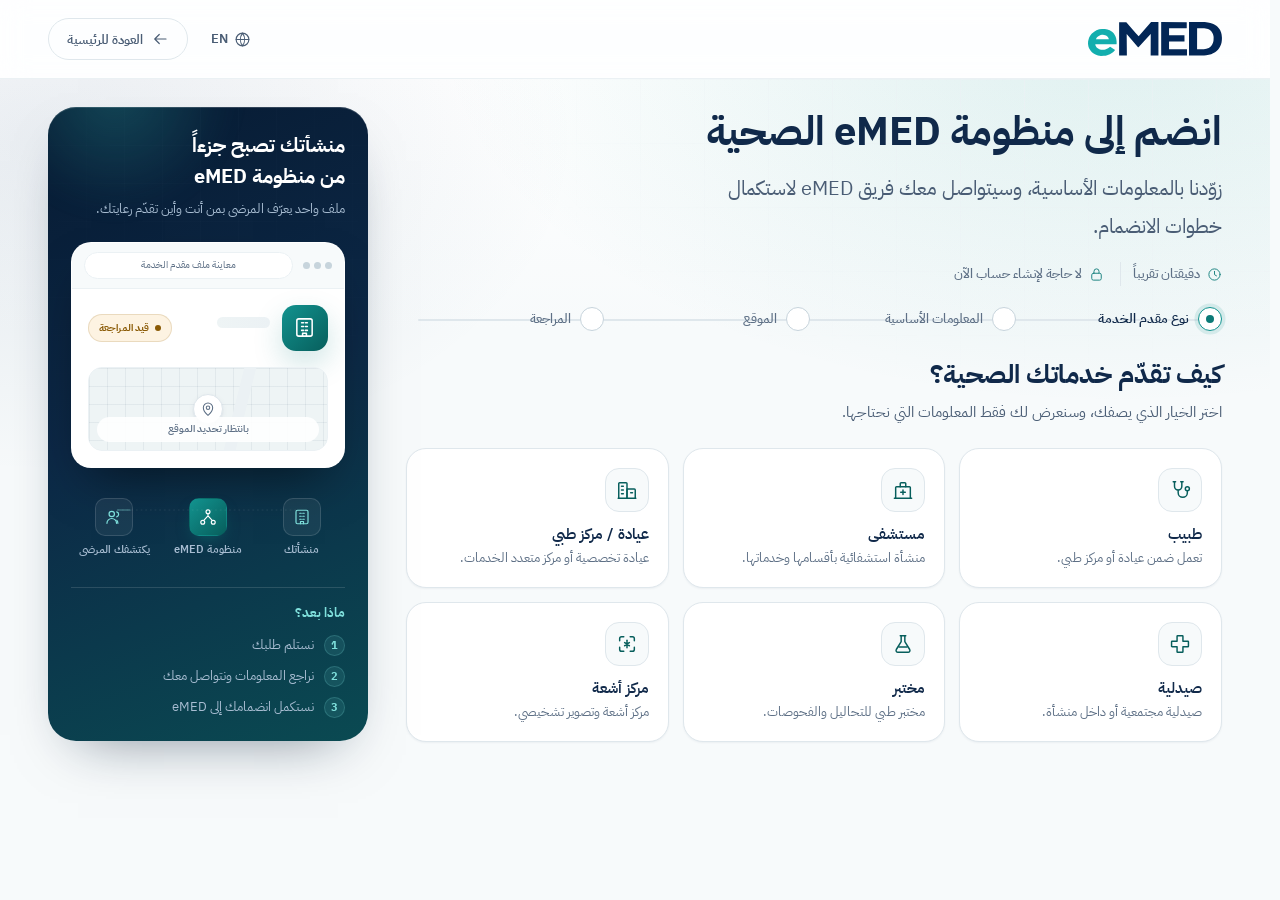
==== join.html @ 2bd7dea3 "Add the provider join page and drop the "branches" concept Introduces join.html, a multi-step applic" ====
<!DOCTYPE html>
<html lang="ar" dir="rtl" data-title-key="j.meta.title" data-desc-key="j.meta.desc">
<head>
<meta charset="utf-8">
<meta name="viewport" content="width=device-width, initial-scale=1, viewport-fit=cover">
<meta name="theme-color" content="#071B33">

<title>انضم إلى منظومة eMED الصحية — طلب انضمام مقدمي الرعاية</title>
<meta name="description" content="زوّدنا بالمعلومات الأساسية عن منشأتك وموقعها ووسيلة التواصل معك، وسيتولى فريق eMED مراجعة الطلب واستكمال خطوات الانضمام.">
<meta name="robots" content="index, follow">

<link rel="canonical" href="https://sadeil.github.io/emedintro/join.html">
<meta property="og:url" content="https://sadeil.github.io/emedintro/join.html">
<link rel="alternate" hreflang="ar" href="./join.html">
<link rel="alternate" hreflang="en" href="./join.html?lang=en">
<link rel="alternate" hreflang="x-default" href="./join.html">

<meta property="og:type" content="website">
<meta property="og:site_name" content="eMED">
<meta property="og:locale" content="ar_AR">
<meta property="og:locale:alternate" content="en_US">
<meta property="og:title" content="انضم إلى منظومة eMED الصحية">
<meta property="og:description" content="طلب انضمام موجز لمقدمي الرعاية الصحية: الأطباء والمستشفيات والعيادات والصيدليات والمختبرات ومراكز الأشعة.">
<meta property="og:image" content="https://sadeil.github.io/emedintro/assets/img/og-image.svg">
<meta name="twitter:card" content="summary_large_image">

<link rel="icon" href="assets/img/favicon.svg" type="image/svg+xml">
<link rel="icon" href="assets/img/icon-192.png" sizes="192x192" type="image/png">
<link rel="apple-touch-icon" href="assets/img/apple-touch-icon.png">
<link rel="manifest" href="site.webmanifest">

<link rel="preconnect" href="https://fonts.googleapis.com">
<link rel="preconnect" href="https://fonts.gstatic.com" crossorigin>
<!-- the map fetches raster tiles from here; warm the connection early -->
<link rel="preconnect" href="https://tile.openstreetmap.org" crossorigin>
<link rel="preload" as="style" href="https://fonts.googleapis.com/css2?family=IBM+Plex+Sans+Arabic:wght@400;500;600;700&family=IBM+Plex+Sans:wght@400;500;600;700&display=swap">
<link rel="stylesheet" href="https://fonts.googleapis.com/css2?family=IBM+Plex+Sans+Arabic:wght@400;500;600;700&family=IBM+Plex+Sans:wght@400;500;600;700&display=swap" media="print" onload="this.media='all'">
<noscript><link rel="stylesheet" href="https://fonts.googleapis.com/css2?family=IBM+Plex+Sans+Arabic:wght@400;500;600;700&family=IBM+Plex+Sans:wght@400;500;600;700&display=swap"></noscript>

<link rel="stylesheet" href="assets/css/styles.css">
<link rel="stylesheet" href="assets/css/join.css">
</head>
<body class="join-body">

<a class="skip-link" href="#main" data-i18n="nav.skip">تخطَّ إلى المحتوى الرئيسي</a>

<!-- ===================================================================== -->
<!-- Icon sprite — the subset this page uses, same drawing rules as index.  -->
<!-- 24px grid, 1.6 stroke, round caps. No emoji.                           -->
<!-- ===================================================================== -->
<svg width="0" height="0" style="position:absolute" aria-hidden="true" focusable="false"><defs>
  <symbol id="i-stethoscope" viewBox="0 0 24 24"><path d="M6 3v5a4 4 0 0 0 8 0V3"/><path d="M4.6 3h2.6M12.8 3h2.6"/><path d="M10 12.4V15a5 5 0 0 0 10 0v-1.6"/><circle cx="20" cy="10.6" r="2.2"/></symbol>
  <symbol id="i-hospital" viewBox="0 0 24 24"><path d="M4 21V9.4a1 1 0 0 1 1-1h14a1 1 0 0 1 1 1V21"/><path d="M9 8.4V5a1 1 0 0 1 1-1h4a1 1 0 0 1 1 1v3.4"/><path d="M12 12v5M9.5 14.5h5"/><path d="M2.6 21h18.8"/></symbol>
  <symbol id="i-clinic" viewBox="0 0 24 24"><path d="M3 21V5a1 1 0 0 1 1-1h7a1 1 0 0 1 1 1v16"/><path d="M12 21V11h8a1 1 0 0 1 1 1v9"/><path d="M2.4 21h19.2"/><path d="M6 8h2M6 12h2M6 16h2M16 15h2"/></symbol>
  <symbol id="i-pharmacy" viewBox="0 0 24 24"><path d="M9.4 3h5.2a.6.6 0 0 1 .6.6V9h5.4a.6.6 0 0 1 .6.6v4.8a.6.6 0 0 1-.6.6H15.2v5.4a.6.6 0 0 1-.6.6H9.4a.6.6 0 0 1-.6-.6V15H3.4a.6.6 0 0 1-.6-.6V9.6A.6.6 0 0 1 3.4 9h5.4V3.6a.6.6 0 0 1 .6-.6Z"/></symbol>
  <symbol id="i-lab" viewBox="0 0 24 24"><path d="M9 3h6"/><path d="M10 3v6.3L4.7 18a2 2 0 0 0 1.7 3h11.2a2 2 0 0 0 1.7-3L14 9.3V3"/><path d="M7.6 15.2h8.8"/></symbol>
  <symbol id="i-imaging" viewBox="0 0 24 24"><path d="M4 8.5V6a2 2 0 0 1 2-2h2.5M15.5 4H18a2 2 0 0 1 2 2v2.5M20 15.5V18a2 2 0 0 1-2 2h-2.5M8.5 20H6a2 2 0 0 1-2-2v-2.5"/><path d="M12 8v8"/><path d="M9.4 10.4c1.6 1 3.6 1 5.2 0M9.4 13.9c1.6-1 3.6-1 5.2 0"/></symbol>
  <symbol id="i-pin" viewBox="0 0 24 24"><path d="M12 21.5s7-5.9 7-11.4a7 7 0 1 0-14 0c0 5.5 7 11.4 7 11.4Z"/><circle cx="12" cy="10" r="2.6"/></symbol>
  <symbol id="i-crosshair" viewBox="0 0 24 24"><circle cx="12" cy="12" r="7"/><circle cx="12" cy="12" r="1.6" fill="currentColor" stroke="none"/><path d="M12 2v3M12 19v3M2 12h3M19 12h3"/></symbol>
  <symbol id="i-search" viewBox="0 0 24 24"><circle cx="11" cy="11" r="7"/><path d="M16.5 16.5 21 21"/></symbol>
  <symbol id="i-arrow" viewBox="0 0 24 24"><path d="M4 12h15M13 6l6 6-6 6"/></symbol>
  <symbol id="i-check" viewBox="0 0 24 24"><path d="m5 12.6 4.6 4.6L19 7.8"/></symbol>
  <symbol id="i-globe" viewBox="0 0 24 24"><circle cx="12" cy="12" r="9"/><path d="M3 12h18"/><path d="M12 3a15.4 15.4 0 0 1 0 18 15.4 15.4 0 0 1 0-18Z"/></symbol>
  <symbol id="i-chevron-down" viewBox="0 0 24 24"><path d="m6 9.5 6 6 6-6"/></symbol>
  <symbol id="i-info" viewBox="0 0 24 24"><circle cx="12" cy="12" r="9"/><path d="M12 11v5.4"/><circle cx="12" cy="7.8" r=".9" fill="currentColor" stroke="none"/></symbol>
  <symbol id="i-alert" viewBox="0 0 24 24"><path d="M12 3.6 21.2 20H2.8Z"/><path d="M12 9.6v4.6"/><circle cx="12" cy="17.2" r=".95" fill="currentColor" stroke="none"/></symbol>
  <symbol id="i-close" viewBox="0 0 24 24"><path d="m6 6 12 12M18 6 6 18"/></symbol>
  <symbol id="i-plus" viewBox="0 0 24 24"><path d="M12 5v14M5 12h14"/></symbol>
  <symbol id="i-minus" viewBox="0 0 24 24"><path d="M5 12h14"/></symbol>
  <symbol id="i-refresh" viewBox="0 0 24 24"><path d="M20 11.4a8 8 0 1 0-.7 4.6"/><path d="M20.4 4.6v6h-6"/></symbol>
  <symbol id="i-edit" viewBox="0 0 24 24"><path d="M4 20h4.2L19 9.2a2.1 2.1 0 0 0-3-3L5.2 17Z"/><path d="m14.6 7.6 2.8 2.8"/></symbol>
  <symbol id="i-image" viewBox="0 0 24 24"><rect x="3" y="4.5" width="18" height="15" rx="2.4"/><circle cx="8.6" cy="10" r="1.7"/><path d="m3.6 17.4 4.8-4.4 3.4 3 3.2-2.8 5.4 4.6"/></symbol>
  <symbol id="i-camera" viewBox="0 0 24 24"><path d="M3 8.6A2 2 0 0 1 5 6.6h2.2l1.3-2.2h7l1.3 2.2H19a2 2 0 0 1 2 2v8.8a2 2 0 0 1-2 2H5a2 2 0 0 1-2-2Z"/><circle cx="12" cy="13" r="3.6"/></symbol>
  <symbol id="i-trash" viewBox="0 0 24 24"><path d="M4.6 6.6h14.8"/><path d="M9.2 6.6V4.8a1 1 0 0 1 1-1h3.6a1 1 0 0 1 1 1v1.8"/><path d="M6.4 6.6 7.2 20a1 1 0 0 0 1 1h7.6a1 1 0 0 0 1-1l.8-13.4"/><path d="M10.4 10.4v6.4M13.6 10.4v6.4"/></symbol>
  <symbol id="i-link" viewBox="0 0 24 24"><path d="M10.4 13.6a3.6 3.6 0 0 0 5.4.4l2.6-2.6a3.7 3.7 0 0 0-5.2-5.2l-1.5 1.5"/><path d="M13.6 10.4a3.6 3.6 0 0 0-5.4-.4l-2.6 2.6a3.7 3.7 0 0 0 5.2 5.2l1.5-1.5"/></symbol>
  <symbol id="i-phone" viewBox="0 0 24 24"><path d="M6.2 3.6h3l1.6 4-2 1.4a12.4 12.4 0 0 0 6.2 6.2l1.4-2 4 1.6v3a1.8 1.8 0 0 1-2 1.8A16.4 16.4 0 0 1 4.4 5.6a1.8 1.8 0 0 1 1.8-2Z"/></symbol>
  <symbol id="i-mail" viewBox="0 0 24 24"><rect x="3" y="5" width="18" height="14" rx="2.6"/><path d="m3.8 6.6 8.2 5.9 8.2-5.9"/></symbol>
  <symbol id="i-user" viewBox="0 0 24 24"><circle cx="12" cy="8" r="4"/><path d="M4.6 20.6a7.4 7.4 0 0 1 14.8 0"/></symbol>
  <symbol id="i-users" viewBox="0 0 24 24"><circle cx="9" cy="8" r="3.6"/><path d="M2.6 20.4a6.4 6.4 0 0 1 12.8 0"/><path d="M15.6 5.2a3.4 3.4 0 0 1 0 6.6M17.2 20.4a6.6 6.6 0 0 0-1.4-4"/></symbol>
  <symbol id="i-badge-check" viewBox="0 0 24 24"><path d="m12 2.6 2.3 1.7 2.9-.3 1.1 2.7 2.6 1.3-.8 2.9.8 2.9-2.6 1.3-1.1 2.7-2.9-.3L12 21.4l-2.3-1.9-2.9.3-1.1-2.7-2.6-1.3.8-2.9-.8-2.9L5.7 8.7l1.1-2.7 2.9.3Z"/><path d="m9.4 12.1 1.9 1.9 3.5-3.7"/></symbol>
  <symbol id="i-clock" viewBox="0 0 24 24"><circle cx="12" cy="12" r="9"/><path d="M12 7v5.2l3.2 2"/></symbol>
  <symbol id="i-network" viewBox="0 0 24 24"><circle cx="12" cy="5" r="2.6"/><circle cx="5" cy="19" r="2.6"/><circle cx="19" cy="19" r="2.6"/><path d="M12 7.6v3.6M11 11.6 6.4 16.6M13 11.6l4.6 5"/></symbol>
  <symbol id="i-layers" viewBox="0 0 24 24"><path d="m12 3 9 4.8-9 4.8-9-4.8Z"/><path d="m3 13 9 4.8 9-4.8"/></symbol>
  <symbol id="i-lock" viewBox="0 0 24 24"><rect x="4.4" y="10" width="15.2" height="11" rx="2.6"/><path d="M8 10V7a4 4 0 0 1 8 0v3"/></symbol>
  <symbol id="i-building" viewBox="0 0 24 24"><rect x="4" y="3" width="16" height="18" rx="2"/><path d="M9 7h2M13 7h2M9 11h2M13 11h2M9 15h2M13 15h2"/><path d="M10 21v-3h4v3"/></symbol>
</defs></svg>

<!-- ===================================================================== -->
<!-- Header — a focused task header: identity, the way back, language.      -->
<!-- ===================================================================== -->
<header class="site-header join-header" id="siteHeader">
  <div class="site-header__inner join-header__inner container-wide">

    <a class="logo" href="index.html" aria-label="eMED">
      <img src="assets/img/emed-logo.svg" alt="" width="1756" height="447" aria-hidden="true" fetchpriority="high">
    </a>

    <div class="site-header__actions">
      <button class="lang-toggle" id="langToggle" type="button"
              aria-label="Switch to English — التبديل إلى الإنجليزية"
              data-i18n-attr="aria-label:nav.langAria">
        <svg class="icon" aria-hidden="true"><use href="#i-globe"></use></svg>
        <span data-i18n="nav.lang">EN</span>
      </button>
      <a class="btn btn--ghost btn--sm join-header__back" href="index.html">
        <svg class="icon icon-arrow" aria-hidden="true"><use href="#i-arrow"></use></svg>
        <span data-i18n="j.nav.back">العودة للرئيسية</span>
      </a>
    </div>

  </div>
</header>

<main id="main" class="join">
  <div class="join__grid container-wide">

    <!-- ================================================================= -->
    <!-- The form column                                                    -->
    <!-- ================================================================= -->
    <div class="join__col">

      <div class="join__top">
        <div class="join__intro">
          <h1 class="join__title" data-i18n="j.hero.title">انضم إلى منظومة eMED الصحية</h1>
          <p class="lead join__lead" data-i18n="j.hero.lead">زوّدنا بالمعلومات الأساسية، وسيتواصل معك فريق eMED لاستكمال خطوات الانضمام.</p>

          <div class="join__meta">
            <span class="join__meta-item">
              <svg class="icon" aria-hidden="true"><use href="#i-clock"></use></svg>
              <span data-i18n="j.hero.time">دقيقتان تقريباً</span>
            </span>
            <span class="join__meta-item">
              <svg class="icon" aria-hidden="true"><use href="#i-lock"></use></svg>
              <span data-i18n="j.hero.noAccount">لا حاجة لإنشاء حساب الآن</span>
            </span>
          </div>
        </div>

        <!-- Progress. Completed steps are real buttons — the reader can go
             back to anything already finished, but never skip forward. -->
        <nav class="jprog" aria-label="مراحل طلب الانضمام" data-i18n-attr="aria-label:j.step.aria">
          <ol class="jprog__list" id="progList">
            <li class="jprog__item is-current" data-step="1">
              <button class="jprog__btn" type="button" data-goto="1" disabled>
                <span class="jprog__dot" aria-hidden="true"><svg class="icon" aria-hidden="true"><use href="#i-check"></use></svg></span>
                <span class="jprog__label" data-i18n="j.step.type">نوع مقدم الخدمة</span>
                <span class="sr-only" data-step-state></span>
              </button>
            </li>
            <li class="jprog__item" data-step="2">
              <button class="jprog__btn" type="button" data-goto="2" disabled>
                <span class="jprog__dot" aria-hidden="true"><svg class="icon" aria-hidden="true"><use href="#i-check"></use></svg></span>
                <span class="jprog__label" data-i18n="j.step.info">المعلومات الأساسية</span>
                <span class="sr-only" data-step-state></span>
              </button>
            </li>
            <li class="jprog__item" data-step="3">
              <button class="jprog__btn" type="button" data-goto="3" disabled>
                <span class="jprog__dot" aria-hidden="true"><svg class="icon" aria-hidden="true"><use href="#i-check"></use></svg></span>
                <span class="jprog__label" data-i18n="j.step.location">الموقع</span>
                <span class="sr-only" data-step-state></span>
              </button>
            </li>
            <li class="jprog__item" data-step="4">
              <button class="jprog__btn" type="button" data-goto="4" disabled>
                <span class="jprog__dot" aria-hidden="true"><svg class="icon" aria-hidden="true"><use href="#i-check"></use></svg></span>
                <span class="jprog__label" data-i18n="j.step.review">المراجعة</span>
                <span class="sr-only" data-step-state></span>
              </button>
            </li>
          </ol>
          <span class="jprog__rail" aria-hidden="true"><span class="jprog__fill" id="progFill"></span></span>
        </nav>
      </div>

      <p class="sr-only" id="stepStatus" role="status" aria-live="polite"></p>

      <form class="jform" id="joinForm" novalidate autocomplete="on"
            aria-label="طلب الانضمام إلى eMED" data-i18n-attr="aria-label:j.nav.aria">

        <!-- step 1 — provider type ------------------------------------- -->
        <section class="jstep is-in" data-step="1" aria-labelledby="s1Title">
          <header class="jstep__head">
            <h2 class="jstep__title" id="s1Title" tabindex="-1" data-i18n="j.type.title">كيف تقدّم خدماتك الصحية؟</h2>
            <p class="jstep__lead" data-i18n="j.type.lead">اختر الخيار الذي يصفك، وسنعرض لك فقط المعلومات التي نحتاجها.</p>
          </header>

          <fieldset class="jtypes" id="typeGroup">
            <legend class="sr-only" data-i18n="j.type.title">كيف تقدّم خدماتك الصحية؟</legend>
            <!-- rendered by join.js so the type list stays a single source -->
          </fieldset>
          <p class="jfield__error" id="typeError" hidden></p>
        </section>

        <!-- step 2 — details ------------------------------------------- -->
        <section class="jstep" data-step="2" aria-labelledby="s2Title" hidden>
          <header class="jstep__head">
            <h2 class="jstep__title" id="s2Title" tabindex="-1" data-i18n="j.s2.doctor">أخبرنا عنك وعن عيادتك</h2>
            <p class="jstep__lead" id="s2Lead" data-i18n="j.s2.lead">لن نطلب أكثر مما نحتاجه لبدء انضمامك.</p>
          </header>
          <div class="jgroups" id="stepFields"></div>
        </section>

        <!-- step 3 — location ------------------------------------------ -->
        <section class="jstep" data-step="3" aria-labelledby="s3Title" hidden>
          <header class="jstep__head">
            <h2 class="jstep__title" id="s3Title" tabindex="-1" data-i18n="j.loc.title">أين تقدّم رعايتك؟</h2>
            <p class="jstep__lead" id="s3Lead" data-i18n="j.loc.lead">الموقع الدقيق هو ما يجعل المرضى يجدونك على خريطة eMED.</p>
          </header>

          <div class="jgroup">
            <div class="jgrid" id="locFields"></div>
          </div>

          <div class="jgroup jgroup--map">
            <div class="jgroup__head">
              <span class="jgroup__icon" aria-hidden="true"><svg class="icon"><use href="#i-pin"></use></svg></span>
              <div>
                <h3 class="jgroup__title" data-i18n="j.loc.mapTitle">حدّد موقعك على الخريطة</h3>
                <p class="jgroup__note" data-i18n="j.loc.mapHint">حرّك الخريطة حتى يستقر الدبوس على مدخل المكان، ثم أكّد.</p>
              </div>
            </div>

            <div class="jmap" id="mapRoot">
              <div class="jmap__viewport" id="mapViewport" role="application" tabindex="0"
                   aria-label="حدّد موقعك على الخريطة" data-i18n-attr="aria-label:j.loc.mapTitle">
                <div class="jmap__layer" id="mapLayer"></div>
              </div>

              <div class="jmap__pin" id="mapPin" aria-hidden="true">
                <span class="jmap__pin-shadow"></span>
                <svg class="jmap__pin-mark" viewBox="0 0 32 44" aria-hidden="true">
                  <path d="M16 43s13-11.6 13-25A13 13 0 1 0 3 18c0 13.4 13 25 13 25Z"/>
                  <circle cx="16" cy="17.4" r="5.2"/>
                </svg>
              </div>

              <p class="jmap__gesture" id="mapGesture" aria-hidden="true"></p>

              <div class="jmap__search">
                <label class="sr-only" for="mapSearch" data-i18n="j.loc.search">ابحث عن مكان</label>
                <div class="jmap__search-box">
                  <svg class="icon" aria-hidden="true"><use href="#i-search"></use></svg>
                  <input class="jmap__search-input" id="mapSearch" type="search" autocomplete="off"
                         role="combobox" aria-expanded="false" aria-controls="mapResults" aria-autocomplete="list"
                         placeholder="اسم المكان أو الشارع" data-i18n-attr="placeholder:j.loc.searchPlaceholder">
                </div>
                <ul class="jmap__results" id="mapResults" role="listbox" hidden
                    aria-label="ابحث عن مكان" data-i18n-attr="aria-label:j.loc.search"></ul>
              </div>

              <div class="jmap__controls">
                <button class="jmap__btn" id="mapLocate" type="button"
                        aria-label="استخدام موقعي الحالي" data-i18n-attr="aria-label:j.loc.locate">
                  <svg class="icon" aria-hidden="true"><use href="#i-crosshair"></use></svg>
                </button>
                <span class="jmap__zoom">
                  <button class="jmap__btn" id="mapZoomIn" type="button"
                          aria-label="تقريب" data-i18n-attr="aria-label:j.loc.zoomIn">
                    <svg class="icon" aria-hidden="true"><use href="#i-plus"></use></svg>
                  </button>
                  <button class="jmap__btn" id="mapZoomOut" type="button"
                          aria-label="إبعاد" data-i18n-attr="aria-label:j.loc.zoomOut">
                    <svg class="icon" aria-hidden="true"><use href="#i-minus"></use></svg>
                  </button>
                </span>
              </div>

              <p class="jmap__attr" data-i18n="j.loc.attribution">خرائط: OpenStreetMap</p>

              <div class="jmap__state" id="mapLoading">
                <span class="jmap__spinner" aria-hidden="true"></span>
                <p data-i18n="j.loc.loading">جاري تحميل الخريطة…</p>
              </div>

              <div class="jmap__state jmap__state--error" id="mapError" hidden>
                <svg class="icon" aria-hidden="true"><use href="#i-alert"></use></svg>
                <p class="jmap__state-title" data-i18n="j.loc.unavailable">تعذّر تحميل الخريطة</p>
                <p class="jmap__state-note" data-i18n="j.loc.unavailableNote">تحقّق من الاتصال وحاول مرة أخرى، أو استخدم موقعك الحالي لتحديد المكان.</p>
                <div class="jmap__state-actions">
                  <button class="btn btn--outline btn--sm" id="mapRetry" type="button">
                    <svg class="icon" aria-hidden="true"><use href="#i-refresh"></use></svg>
                    <span data-i18n="j.loc.retry">إعادة المحاولة</span>
                  </button>
                  <button class="btn btn--ghost btn--sm" id="mapLocateAlt" type="button">
                    <svg class="icon" aria-hidden="true"><use href="#i-crosshair"></use></svg>
                    <span data-i18n="j.loc.locate">استخدام موقعي الحالي</span>
                  </button>
                </div>
              </div>
            </div>

            <p class="jmap__hint" id="mapHint" role="status" aria-live="polite"></p>

            <div class="jmap__confirm">
              <button class="btn btn--navy jmap__confirm-btn" id="mapConfirm" type="button">
                <svg class="icon" aria-hidden="true"><use href="#i-pin"></use></svg>
                <span id="mapConfirmLabel" data-i18n="j.loc.confirm">تأكيد هذا الموقع</span>
              </button>

              <p class="jmap__confirmed" id="mapConfirmed" hidden>
                <span class="jmap__confirmed-mark" aria-hidden="true"><svg class="icon"><use href="#i-check"></use></svg></span>
                <span class="jmap__confirmed-text">
                  <strong data-i18n="j.loc.confirmed">تم تحديد موقعك</strong>
                  <span class="jmap__confirmed-note" id="mapConfirmedNote" data-i18n="j.loc.confirmedNote">يمكنك تحريك الخريطة وإعادة التأكيد في أي وقت.</span>
                </span>
              </p>
            </div>
            <p class="jfield__error" id="mapErrorMsg" hidden></p>
          </div>
        </section>

        <!-- step 4 — review -------------------------------------------- -->
        <section class="jstep" data-step="4" aria-labelledby="s4Title" hidden>
          <header class="jstep__head">
            <h2 class="jstep__title" id="s4Title" tabindex="-1" data-i18n="j.rev.title">راجع معلوماتك قبل الإرسال</h2>
            <p class="jstep__lead" data-i18n="j.rev.lead">تأكّد من صحة ما أدخلته — يمكنك تعديل أي بند مباشرة.</p>
          </header>

          <div class="jreview" id="reviewBody"></div>

          <div class="jalert" id="submitError" role="alert" hidden>
            <svg class="icon" aria-hidden="true"><use href="#i-alert"></use></svg>
            <div>
              <p class="jalert__title" data-i18n="j.fail.title">تعذر إرسال طلبك حالياً</p>
              <p class="jalert__body" data-i18n="j.fail.body">معلوماتك محفوظة كما هي. حاول مرة أخرى بعد قليل.</p>
            </div>
          </div>

          <p class="jconsent" data-i18n="j.rev.consent">بإرسال طلبك أنت توافق على تواصل فريق eMED معك بشأنه.</p>
        </section>

        <!-- actions ------------------------------------------------------ -->
        <div class="jactions" id="formActions">
          <button class="btn btn--ghost jactions__back" id="btnBack" type="button" hidden>
            <svg class="icon icon-arrow jactions__back-icon" aria-hidden="true"><use href="#i-arrow"></use></svg>
            <span data-i18n="j.back">رجوع</span>
          </button>
          <button class="btn btn--primary btn--lg jactions__next" id="btnNext" type="button">
            <span id="btnNextLabel" data-i18n="j.next">متابعة</span>
            <svg class="icon icon-arrow" aria-hidden="true"><use href="#i-arrow"></use></svg>
          </button>
          <button class="btn btn--primary btn--lg jactions__next" id="btnSubmit" type="submit" hidden>
            <span class="jactions__spinner" aria-hidden="true"></span>
            <span id="btnSubmitLabel" data-i18n="j.submit">أرسل طلبك</span>
            <svg class="icon icon-arrow jactions__submit-icon" aria-hidden="true"><use href="#i-arrow"></use></svg>
          </button>
        </div>
      </form>

      <!-- success --------------------------------------------------------- -->
      <section class="jdone" id="successPanel" aria-labelledby="doneTitle" hidden>
        <span class="jdone__mark" aria-hidden="true">
          <svg viewBox="0 0 64 64"><circle class="jdone__ring" cx="32" cy="32" r="27"/><path class="jdone__tick" d="m20 33.4 8.2 8.2L44 25.6"/></svg>
        </span>
        <h2 class="jdone__title" id="doneTitle" tabindex="-1" data-i18n="j.ok.title">تم استلام طلبك بنجاح</h2>
        <p class="lead jdone__lead" data-i18n="j.ok.lead">سيراجع فريق eMED معلوماتك ويتواصل معك لاستكمال خطوات الانضمام.</p>

        <p class="jdone__ref" id="doneRef" hidden>
          <span data-i18n="j.ok.ref">رقم الطلب</span>
          <strong id="doneRefValue"></strong>
        </p>

        <div class="jafter jafter--done">
          <h3 class="jafter__head" data-i18n="j.after.title">ماذا بعد؟</h3>
          <ol class="jafter__list">
            <li class="jafter__item"><span class="jafter__num" aria-hidden="true">1</span><span data-i18n="j.after.1">نستلم طلبك</span></li>
            <li class="jafter__item"><span class="jafter__num" aria-hidden="true">2</span><span data-i18n="j.after.2">نراجع المعلومات ونتواصل معك</span></li>
            <li class="jafter__item"><span class="jafter__num" aria-hidden="true">3</span><span data-i18n="j.after.3">نستكمل انضمامك إلى eMED</span></li>
          </ol>
        </div>

        <p class="jdone__note">
          <svg class="icon" aria-hidden="true"><use href="#i-mail"></use></svg>
          <span data-i18n="j.ok.mailNote">احتفظ ببريدك تحت نظرك — سنتواصل معك عبره.</span>
        </p>

        <div class="jdone__actions">
          <a class="btn btn--primary" href="index.html">
            <span data-i18n="j.ok.home">العودة للرئيسية</span>
            <svg class="icon icon-arrow" aria-hidden="true"><use href="#i-arrow"></use></svg>
          </a>
          <a class="btn btn--outline" href="index.html#discover" data-i18n="j.ok.explore">استكشاف eMED</a>
        </div>
      </section>

    </div>

    <!-- ================================================================= -->
    <!-- The stage: what the provider is joining. Decorative in the a11y    -->
    <!-- tree — every fact in it also exists in the form itself.            -->
    <!-- ================================================================= -->
    <!-- ================================================================= -->
    <!-- The stage. It answers one question the form cannot: what am I       -->
    <!-- joining? The preview card and the story mirror what has already     -->
    <!-- been typed, so they stay out of the accessibility tree; the         -->
    <!-- headline and "what happens next" do not, and are read normally.     -->
    <!-- ================================================================= -->
    <aside class="join__stage" id="joinStage">
      <div class="jstage">
        <div class="jstage__bg" aria-hidden="true"><span class="jstage__glow"></span><span class="jstage__grid"></span></div>

        <div class="jstage__head">
          <h2 class="jstage__title" id="stageTitle" data-i18n="j.stage.default">منشأتك تصبح جزءاً من منظومة eMED</h2>
          <p class="jstage__sub" id="stageSub" data-i18n="j.stage.defaultSub">ملف واحد يعرّف المرضى بمن أنت وأين تقدّم رعايتك.</p>
        </div>

        <!-- the live provider profile: it assembles itself as the form is
             filled in, and its shape follows the chosen provider type -->
        <div class="jstage__preview" aria-hidden="true">
          <div class="pcard" id="providerCard">
            <div class="pcard__bar">
              <span class="pcard__dots"><i></i><i></i><i></i></span>
              <span class="pcard__url" data-i18n="j.card.preview">معاينة ملف مقدم الخدمة</span>
            </div>
            <div class="pcard__body">
              <div class="pcard__id">
                <span class="pcard__avatar" id="cardAvatar">
                  <svg class="icon"><use href="#i-building"></use></svg>
                </span>
                <div class="pcard__names">
                  <p class="pcard__name is-empty" id="cardName" data-i18n="j.card.default">اسم مقدم الخدمة</p>
                  <p class="pcard__type" id="cardType"></p>
                </div>
                <span class="pcard__status"><span class="pcard__status-dot"></span><span data-i18n="j.card.status">قيد المراجعة</span></span>
              </div>

              <dl class="pcard__rows" id="cardRows"></dl>

              <div class="pcard__map" id="cardMap">
                <span class="pcard__map-grid"></span>
                <span class="pcard__map-pin"><svg class="icon"><use href="#i-pin"></use></svg></span>
                <span class="pcard__map-label" id="cardMapLabel" data-i18n="j.card.pendingLoc">بانتظار تحديد الموقع</span>
              </div>

              <!-- what a profile of this type carries -->
              <ul class="pcard__caps" id="cardCaps"></ul>
            </div>
          </div>
        </div>

        <!-- your facility → the eMED ecosystem → patients find you -->
        <div class="jnet" aria-hidden="true">
          <svg class="jnet__wires" viewBox="0 0 320 8" preserveAspectRatio="none">
            <path class="jnet__wire" d="M4 4 H316" />
            <path class="jnet__pulse" d="M4 4 H316" />
          </svg>
          <div class="jnet__node">
            <span class="jnet__dot"><svg class="icon"><use href="#i-building"></use></svg></span>
            <span class="jnet__label" id="netYou" data-i18n="j.net.facility">منشأتك</span>
          </div>
          <div class="jnet__node">
            <span class="jnet__dot jnet__dot--core"><svg class="icon"><use href="#i-network"></use></svg></span>
            <span class="jnet__label" data-i18n="j.net.core">منظومة eMED</span>
          </div>
          <div class="jnet__node">
            <span class="jnet__dot"><svg class="icon"><use href="#i-users"></use></svg></span>
            <span class="jnet__label" id="netPatients" data-i18n="j.net.discover">يكتشفك المرضى</span>
          </div>
        </div>

        <div class="jafter">
          <h3 class="jafter__head" data-i18n="j.after.title">ماذا بعد؟</h3>
          <ol class="jafter__list">
            <li class="jafter__item"><span class="jafter__num" aria-hidden="true">1</span><span data-i18n="j.after.1">نستلم طلبك</span></li>
            <li class="jafter__item"><span class="jafter__num" aria-hidden="true">2</span><span data-i18n="j.after.2">نراجع المعلومات ونتواصل معك</span></li>
            <li class="jafter__item"><span class="jafter__num" aria-hidden="true">3</span><span data-i18n="j.after.3">نستكمل انضمامك إلى eMED</span></li>
          </ol>
        </div>
      </div>
    </aside>

  </div>
</main>

<!-- provider-type switch guard ------------------------------------------- -->
<div class="jmodal" id="switchModal" hidden>
  <div class="jmodal__scrim" id="switchScrim"></div>
  <div class="jmodal__panel" role="dialog" aria-modal="true" aria-labelledby="swTitle" aria-describedby="swBody">
    <span class="jmodal__icon" aria-hidden="true"><svg class="icon"><use href="#i-alert"></use></svg></span>
    <h2 class="jmodal__title" id="swTitle" tabindex="-1" data-i18n="j.sw.title">تغيير نوع مقدم الخدمة؟</h2>
    <p class="jmodal__body" id="swBody" data-i18n="j.sw.body">بعض ما أدخلته يخصّ النوع الحالي وسيُمسح. معلومات موقعك تبقى كما هي.</p>
    <div class="jmodal__actions">
      <button class="btn btn--ghost" id="swCancel" type="button" data-i18n="j.sw.cancel">إبقاء الاختيار</button>
      <button class="btn btn--navy" id="swConfirm" type="button" data-i18n="j.sw.confirm">تغيير النوع</button>
    </div>
  </div>
</div>

<script src="assets/js/i18n.js"></script>
<script src="assets/js/join-i18n.js"></script>
<script src="assets/js/app.js"></script>
<script src="assets/js/join.js"></script>
</body>
</html>
---- assets/css/styles.css ----
/* =============================================================================
   eMED — public website
   Design system + page styles. No build step, no dependencies.

   01 Tokens · 02 Reset & base · 03 Typography · 04 Layout · 05 Buttons & chips
   06 Forms & search · 07 Icons · 08 Header & nav · 09 Hero · 10 Discover
   11 Ecosystem · 12 Capabilities · 13 App showcase · 14 Insurance
   15 Providers · 16 About / Trust / Proof · 17 Support & FAQ
   18 Closing CTA & footer · 19 Product UI renderings · 20 Motion
   ============================================================================= */

/* ---------------------------------------------------------------- 01 Tokens */
:root{
  /* brand ramp — teal */
  --brand-50:#EAF7F6;
  --brand-100:#D2EFEE;
  --brand-200:#A6DFDD;
  --brand-300:#7FE0DC;
  --brand-400:#2FAEAA;
  --brand-500:#12938F;   /* vivid accent: fills, gradients, large type only   */
  --brand-600:#0B7A77;   /* primary: AA with white text (5.16:1)             */
  --brand-700:#075E5C;   /* links + hover on white (7.0:1)                   */
  --brand-800:#054644;
  --brand-900:#03302F;

  /* brand ramp — navy */
  --navy-900:#071B33;
  --navy-800:#0C2846;
  --navy-700:#123256;
  --navy-600:#1B4372;

  /* surfaces */
  --surface:#FFFFFF;
  --surface-muted:#F7FAFB;
  --surface-sunken:#EEF4F5;
  --surface-elevated:#FFFFFF;
  --surface-brand:#EAF7F6;
  --surface-inverse:var(--navy-900);

  /* text */
  --text-primary:#10294A;    /* 13.0:1 on white */
  --text-secondary:#4A5D75;  /*  6.4:1 on white */
  --text-tertiary:#5E7086;   /*  5.1:1 on white, 4.8:1 on --surface-muted */
  --text-brand:var(--brand-700);
  --text-on-dark:#F2F7FA;
  --text-on-dark-muted:#A8BDD2;

  /* borders */
  --border-subtle:#EBF1F4;
  --border:#DFE7EC;
  --border-strong:#C7D4DC;
  --border-brand:#A6DFDD;
  --border-on-dark:rgba(255,255,255,.13);

  /* status */
  --success:#0E7C55; --success-surface:#E8F6EF;
  --warning:#8A5A05; --warning-surface:#FDF3E2;
  --error:#B3261E;   --error-surface:#FCEDEC;
  --info:#1F5FBF;    --info-surface:#EAF1FD;

  /* interactive */
  --focus-ring:0 0 0 3px #FFFFFF, 0 0 0 5.5px var(--brand-600);
  --focus-ring-dark:0 0 0 3px var(--navy-900), 0 0 0 5.5px var(--brand-300);

  /* radius */
  --r-xs:6px; --r-sm:10px; --r-md:14px; --r-lg:20px;
  --r-xl:28px; --r-2xl:36px; --r-full:999px;

  /* elevation — soft, layered, cool-tinted */
  --sh-xs:0 1px 2px rgba(16,41,74,.05);
  --sh-sm:0 1px 2px rgba(16,41,74,.05), 0 2px 6px rgba(16,41,74,.05);
  --sh-md:0 2px 4px rgba(16,41,74,.04), 0 8px 20px rgba(16,41,74,.07);
  --sh-lg:0 4px 10px rgba(16,41,74,.05), 0 18px 40px rgba(16,41,74,.09);
  --sh-xl:0 8px 18px rgba(16,41,74,.06), 0 34px 70px rgba(16,41,74,.13);
  --sh-brand:0 12px 30px rgba(11,122,119,.2);
  --sh-hover:0 6px 14px rgba(16,41,74,.055), 0 26px 52px -14px rgba(16,41,74,.17);
  --sh-inset-hi:inset 0 1px 0 rgba(255,255,255,.16);

  /* spacing */
  --s-1:4px;  --s-2:8px;  --s-3:12px; --s-4:16px; --s-5:20px; --s-6:24px;
  --s-7:32px; --s-8:40px; --s-9:48px; --s-10:56px; --s-11:64px; --s-12:80px;
  --s-13:96px; --s-14:120px;

  /* rhythm + containers */
  --section-y:clamp(64px, 4.4vw + 40px, 128px);
  --section-y-lg:clamp(80px, 6vw + 44px, 156px);
  --container:1200px;
  --container-wide:1340px;
  --container-narrow:780px;
  --gutter:clamp(20px, 4vw, 48px);

  /* type */
  --font-sans:"IBM Plex Sans Arabic","IBM Plex Sans","Segoe UI",Tahoma,Arial,"Helvetica Neue",sans-serif;
  --fs-display:clamp(2.3rem, 1.3rem + 3.7vw, 4.05rem);
  --fs-h2:clamp(1.8rem, 1.25rem + 2vw, 2.85rem);
  --fs-h3:clamp(1.18rem, 1.05rem + .55vw, 1.48rem);
  --fs-h4:clamp(1.02rem, .99rem + .22vw, 1.15rem);
  --fs-lead:clamp(1.05rem, 1rem + .4vw, 1.28rem);
  --fs-body:1rem;
  --fs-sm:.9375rem;
  --fs-xs:.8125rem;

  --lh-display:1.2;
  --lh-heading:1.3;
  --lh-body:1.7;
  --measure:62ch;

  --ease:cubic-bezier(.22,.61,.36,1);
  --ease-out:cubic-bezier(.16,1,.3,1);
  --ease-spring:cubic-bezier(.34,1.32,.64,1);
  --dur-fast:140ms; --dur:260ms; --dur-slow:520ms; --dur-slower:820ms;
  --stagger:70ms;

  /* composed gradients — declared once so every surface reads as one family */
  --grad-brand:linear-gradient(135deg,var(--brand-500) 0%,var(--brand-700) 100%);
  --grad-navy:linear-gradient(158deg,var(--navy-900) 0%,var(--navy-800) 46%,#0A4A52 100%);
  --grad-sheen:linear-gradient(100deg,transparent 20%,rgba(255,255,255,.22) 46%,transparent 68%);
}

/* Arabic sets a taller rhythm than the Latin defaults. */
html[lang="ar"]{ --lh-display:1.36; --lh-heading:1.44; --lh-body:1.85; --measure:54ch; }

/* ------------------------------------------------------------ 02 Reset & base */
*,*::before,*::after{box-sizing:border-box}
html{
  -webkit-text-size-adjust:100%;
  scroll-behavior:smooth;
  scroll-padding-top:104px;
  scrollbar-gutter:stable;
}
@supports (scrollbar-color:auto){
  html{scrollbar-color:var(--border-strong) transparent;scrollbar-width:thin}
}
body{
  margin:0;
  font-family:var(--font-sans);
  font-size:var(--fs-body);
  line-height:var(--lh-body);
  color:var(--text-primary);
  background:var(--surface);
  -webkit-font-smoothing:antialiased;
  -moz-osx-font-smoothing:grayscale;
  overflow-x:clip;
}
img,svg,video{max-width:100%;height:auto;display:block}
button,input,select,textarea{font:inherit;color:inherit}
button{background:none;border:0;padding:0;cursor:pointer}
a{color:inherit;text-decoration:none;text-underline-offset:.22em}
ul,ol{margin:0;padding:0;list-style:none}
h1,h2,h3,h4,h5,p,figure,dl,dd{margin:0}
/* class-level `display` must never beat the hidden attribute */
[hidden]{display:none!important}
::selection{background:var(--brand-200);color:var(--navy-900)}

:where(a,button,input,select,textarea,summary,[tabindex]):focus-visible{
  outline:none;
  box-shadow:var(--focus-ring);
  border-radius:var(--r-xs);
}
.on-dark :where(a,button,input,[tabindex]):focus-visible{box-shadow:var(--focus-ring-dark)}

.sr-only{
  position:absolute;width:1px;height:1px;padding:0;margin:-1px;
  overflow:hidden;clip:rect(0 0 0 0);clip-path:inset(50%);white-space:nowrap;border:0;
}
.skip-link{
  position:fixed;inset-inline-start:var(--gutter);top:-120px;z-index:220;
  background:var(--navy-900);color:#fff;padding:14px 22px;border-radius:var(--r-sm);
  font-weight:600;box-shadow:var(--sh-lg);transition:top var(--dur) var(--ease);
}
.skip-link:focus-visible{top:16px}

/* ------------------------------------------------------------- 03 Typography */
.display{
  font-size:var(--fs-display);line-height:var(--lh-display);
  font-weight:700;letter-spacing:-.022em;color:var(--text-primary);text-wrap:balance;
}
h2,.h2{font-size:var(--fs-h2);line-height:var(--lh-heading);font-weight:700;letter-spacing:-.018em;color:var(--text-primary);text-wrap:balance}
h3,.h3{font-size:var(--fs-h3);line-height:var(--lh-heading);font-weight:600;letter-spacing:-.012em;color:var(--text-primary)}
h4,.h4{font-size:var(--fs-h4);line-height:1.45;font-weight:600;color:var(--text-primary)}
html[lang="ar"] :is(.display,h2,.h2,h3,.h3){letter-spacing:0}

.lead{font-size:var(--fs-lead);line-height:1.65;color:var(--text-secondary);max-width:var(--measure)}
html[lang="ar"] .lead{line-height:1.85}
.body-sm{font-size:var(--fs-sm);color:var(--text-secondary);line-height:1.65}
html[lang="ar"] .body-sm{line-height:1.8}
.muted{color:var(--text-tertiary)}
.accent{color:var(--brand-700)}
.on-dark .accent{color:var(--brand-300)}

.eyebrow{
  display:inline-flex;align-items:center;gap:var(--s-3);
  font-size:var(--fs-xs);font-weight:600;letter-spacing:.015em;color:var(--text-brand);
}
.eyebrow::before{
  content:"";width:24px;height:2px;border-radius:2px;flex:none;
  background:linear-gradient(to left,var(--brand-500),var(--brand-300));
  transform-origin:right center;
}
[dir="ltr"] .eyebrow::before{transform-origin:left center}
/* the rule draws itself as the section arrives */
[data-reveal] .eyebrow::before,
.eyebrow[data-reveal]::before{scale:0 1;transition:scale var(--dur-slower) var(--ease-out) 120ms}
[data-reveal].is-in .eyebrow::before,
.eyebrow[data-reveal].is-in::before{scale:1 1}
[dir="ltr"] .eyebrow::before{background:linear-gradient(to right,var(--brand-500),var(--brand-300))}
.on-dark .eyebrow{color:var(--brand-300)}
.on-dark .eyebrow::before{background:linear-gradient(to left,var(--brand-300),rgba(127,224,220,.2))}
[dir="ltr"] .on-dark .eyebrow::before{background:linear-gradient(to right,var(--brand-300),rgba(127,224,220,.2))}

/* --------------------------------------------------------------- 04 Layout */
.container{width:min(var(--container), 100% - var(--gutter) * 2);margin-inline:auto}
.container-wide{width:min(var(--container-wide), 100% - var(--gutter) * 2);margin-inline:auto}
.container-narrow{width:min(var(--container-narrow), 100% - var(--gutter) * 2);margin-inline:auto}
.section{padding-block:var(--section-y);position:relative}
.section-lg{padding-block:var(--section-y-lg);position:relative}
.section--muted{background:var(--surface-muted)}
.section--sunken{background:var(--surface-sunken)}

.on-dark{color:var(--text-on-dark)}
.on-dark :is(h2,h3,h4,.h2,.h3,.h4,.display){color:#fff}
.on-dark :is(.lead,.body-sm,.muted){color:var(--text-on-dark-muted)}

.section-head{display:grid;gap:var(--s-4);max-width:var(--measure)}
.section-head--center{margin-inline:auto;text-align:center;justify-items:center}
.stack{display:grid;align-content:start}
.stack-2{gap:var(--s-2)} .stack-3{gap:var(--s-3)} .stack-4{gap:var(--s-4)}
.stack-5{gap:var(--s-5)} .stack-6{gap:var(--s-6)} .stack-7{gap:var(--s-7)}
.stack-8{gap:var(--s-8)} .stack-9{gap:var(--s-9)}
.row{display:flex;align-items:center;gap:var(--s-3);flex-wrap:wrap}
.rule{height:1px;border:0;background:linear-gradient(90deg,transparent,var(--border) 18%,var(--border) 82%,transparent)}

/* ------------------------------------------------------- 05 Buttons & chips */
.btn{
  --btn-bg:transparent; --btn-fg:var(--text-primary); --btn-bd:transparent;
  --btn-sh:none;
  display:inline-flex;align-items:center;justify-content:center;gap:var(--s-2);
  min-height:48px;padding-inline:22px;
  background:var(--btn-bg);color:var(--btn-fg);
  border:1px solid var(--btn-bd);border-radius:var(--r-full);
  box-shadow:var(--btn-sh);
  font-size:var(--fs-sm);font-weight:600;line-height:1;white-space:nowrap;
  cursor:pointer;position:relative;isolation:isolate;overflow:hidden;
  transition:background var(--dur-fast) var(--ease),
             border-color var(--dur-fast) var(--ease),
             color var(--dur-fast) var(--ease),
             box-shadow var(--dur) var(--ease),
             translate var(--dur-fast) var(--ease-spring);
}
/* a single light sweep on press-worthy buttons — never a loop */
.btn::after{
  content:"";position:absolute;inset:0;z-index:-1;border-radius:inherit;
  background:var(--grad-sheen);
  translate:140% 0;opacity:0;
  transition:translate 760ms var(--ease-out),opacity 220ms var(--ease);
}
[dir="ltr"] .btn::after{translate:-140% 0}
.btn:hover{translate:0 -1px}
.btn:active{translate:0 1px;transition-duration:60ms}
.btn .icon{width:18px;height:18px;flex:none}

.btn--primary{
  --btn-bg:linear-gradient(140deg,#0C8481 0%,#0B7A77 46%,#075E5C 100%);
  --btn-fg:#fff;
  --btn-sh:var(--sh-brand), var(--sh-inset-hi);
}
.btn--primary:hover{
  --btn-bg:linear-gradient(140deg,#0B7A77 0%,#076663 46%,#05504E 100%);
  --btn-sh:0 16px 36px rgba(7,94,92,.3), var(--sh-inset-hi);
}
.btn--primary:hover::after{translate:-140% 0;opacity:1}
[dir="ltr"] .btn--primary:hover::after{translate:140% 0}

.btn--navy{--btn-bg:var(--navy-800);--btn-fg:#fff;--btn-sh:0 12px 30px rgba(12,40,70,.22), var(--sh-inset-hi)}
.btn--navy:hover{--btn-bg:var(--navy-900)}
.btn--navy:hover::after{translate:-140% 0;opacity:1}
[dir="ltr"] .btn--navy:hover::after{translate:140% 0}

.btn--outline{--btn-bg:var(--surface);--btn-fg:var(--brand-700);--btn-bd:var(--border-brand)}
.btn--outline:hover{--btn-bg:var(--brand-50);--btn-bd:var(--brand-400);--btn-sh:0 8px 20px rgba(11,122,119,.12)}
.btn--ghost{--btn-fg:var(--text-secondary);--btn-bd:var(--border)}
.btn--ghost:hover{--btn-fg:var(--text-primary);--btn-bd:var(--border-strong);--btn-bg:var(--surface-muted)}
.btn--quiet{--btn-fg:var(--text-brand);min-height:auto;padding:0;border-radius:var(--r-xs);overflow:visible}
.btn--quiet:hover{--btn-fg:var(--brand-800);translate:0 0}
.btn--sm{min-height:42px;padding-inline:18px;font-size:var(--fs-xs)}
.btn--lg{min-height:56px;padding-inline:30px;font-size:var(--fs-body)}
.btn--block{width:100%}

.on-dark .btn--outline{--btn-bg:transparent;--btn-fg:#fff;--btn-bd:rgba(255,255,255,.28)}
.on-dark .btn--outline:hover{--btn-bg:rgba(255,255,255,.08);--btn-bd:rgba(255,255,255,.5)}
.on-dark .btn--quiet{--btn-fg:var(--brand-300)}

/* directional affordance: the arrow moves with the reading direction */
.btn .icon-arrow,.link-arrow .icon-arrow{transition:transform var(--dur) var(--ease-spring)}
[dir="rtl"] .icon-arrow{transform:scaleX(-1)}
.btn:hover .icon-arrow,.link-arrow:hover .icon-arrow{transform:translateX(3px)}
[dir="rtl"] .btn:hover .icon-arrow,[dir="rtl"] .link-arrow:hover .icon-arrow{transform:scaleX(-1) translateX(3px)}

.link-arrow{
  position:relative;display:inline-flex;align-items:center;gap:var(--s-2);
  color:var(--text-brand);font-weight:600;font-size:var(--fs-sm);
  border-radius:var(--r-xs);padding-block:2px;
}
.link-arrow::before{
  content:"";position:absolute;bottom:0;inset-inline:0;height:1.5px;border-radius:2px;
  background:currentColor;scale:0 1;transform-origin:right center;
  transition:scale var(--dur) var(--ease-out);
}
[dir="ltr"] .link-arrow::before{transform-origin:left center}
.link-arrow:hover::before,.link-arrow:focus-visible::before{scale:1 1}
.link-arrow:hover{color:var(--brand-800)}
.on-dark .link-arrow{color:var(--brand-300)}
.on-dark .link-arrow:hover{color:#fff}
.link-arrow .icon{width:16px;height:16px}

.chip{
  display:inline-flex;align-items:center;gap:var(--s-2);
  min-height:40px;padding-inline:16px;
  background:var(--surface);border:1px solid var(--border);border-radius:var(--r-full);
  font-size:var(--fs-xs);font-weight:500;color:var(--text-secondary);
  transition:color var(--dur-fast) var(--ease),border-color var(--dur-fast) var(--ease),
             background var(--dur-fast) var(--ease),translate var(--dur-fast) var(--ease-spring),
             box-shadow var(--dur) var(--ease);
}
.chip:hover{
  border-color:var(--brand-400);color:var(--brand-700);background:var(--brand-50);
  translate:0 -2px;box-shadow:0 6px 16px rgba(11,122,119,.12);
}
.chip .icon{width:16px;height:16px;color:var(--brand-600)}

.tag{
  display:inline-flex;align-items:center;gap:var(--s-2);
  padding:6px 14px;border-radius:var(--r-full);
  font-size:var(--fs-xs);font-weight:600;
  background:var(--surface-brand);color:var(--brand-700);
  border:1px solid var(--border-brand);
}
.on-dark .tag{background:rgba(127,224,220,.1);color:var(--brand-300);border-color:rgba(127,224,220,.22)}

/* a keyboard hint, shown only where a keyboard actually exists */
.kbd{
  display:none;align-items:center;justify-content:center;
  min-width:24px;height:24px;padding-inline:7px;
  border-radius:var(--r-xs);border:1px solid var(--border);border-bottom-width:2px;
  background:var(--surface-muted);color:var(--text-tertiary);
  font-size:11px;font-weight:600;line-height:1;font-family:var(--font-sans);
}
@media (min-width:1024px) and (hover:hover){.kbd{display:inline-flex}}

/* ---------------------------------------------------------- 06 Forms & search */
.field-label{display:block;font-size:var(--fs-xs);font-weight:600;color:var(--text-secondary);margin-bottom:6px}
.input{
  width:100%;min-height:52px;padding-inline:16px;
  background:var(--surface);border:1px solid var(--border);border-radius:var(--r-md);
  color:var(--text-primary);
  transition:border-color var(--dur-fast) var(--ease),box-shadow var(--dur-fast) var(--ease);
}
.input::placeholder{color:var(--text-tertiary)}
.input:hover{border-color:var(--border-strong)}
.input:focus{outline:none;border-color:var(--brand-500);box-shadow:0 0 0 4px rgba(18,147,143,.14)}

/* --- the hero search: one composed control, not three loose inputs --------- */
.searchbar{
  position:relative;
  display:grid;
  grid-template-columns:minmax(0,1.45fr) 1px minmax(0,1fr) auto;
  align-items:center;
  gap:0;
  padding:8px;
  background:var(--surface);
  border:1px solid var(--border);
  border-radius:var(--r-xl);
  box-shadow:var(--sh-lg);
  transition:box-shadow var(--dur) var(--ease),border-color var(--dur) var(--ease);
}
.searchbar:focus-within{
  border-color:var(--brand-300);
  box-shadow:var(--sh-xl),0 0 0 4px rgba(18,147,143,.1);
  translate:0 -1px;
}
.searchbar.is-flash{animation:searchFlash 620ms var(--ease-out)}
@keyframes searchFlash{
  0%{box-shadow:var(--sh-lg),0 0 0 0 rgba(18,147,143,.34)}
  100%{box-shadow:var(--sh-lg),0 0 0 16px rgba(18,147,143,0)}
}
.searchbar__field{
  display:grid;
  grid-template-columns:auto minmax(0,1fr) auto;
  align-items:center;
  gap:var(--s-3);
  padding:8px 16px;
  border-radius:var(--r-lg);
  min-width:0;
  transition:background var(--dur-fast) var(--ease);
}
.searchbar__field:hover{background:var(--surface-muted)}
.searchbar__field:focus-within{background:var(--surface-muted)}
.searchbar__icon{width:20px;height:20px;color:var(--brand-600);flex:none}
.searchbar__input{
  width:100%;min-width:0;min-height:36px;border:0;background:none;padding:0;
  font-size:var(--fs-body);font-weight:500;color:var(--text-primary);
}
.searchbar__input::placeholder{color:var(--text-tertiary);font-weight:400}
.searchbar__input:focus{outline:none}
.searchbar__divider{width:1px;height:32px;background:var(--border);justify-self:center}
.searchbar__submit{margin-inline-start:var(--s-2);min-height:52px;padding-inline:28px}
.searchbar__geo{
  display:inline-grid;place-items:center;width:34px;height:34px;
  border-radius:var(--r-full);color:var(--text-tertiary);flex:none;
  transition:color var(--dur-fast) var(--ease),background var(--dur-fast) var(--ease);
}
.searchbar__geo:hover{color:var(--brand-700);background:var(--brand-50)}
.searchbar__geo .icon{width:18px;height:18px}
.searchbar__geo.is-busy .icon{animation:spin 900ms linear infinite}
.searchbar__field--query .kbd{opacity:1;transition:opacity var(--dur-fast) var(--ease)}
.searchbar__field--query:focus-within .kbd{opacity:0}
@keyframes spin{to{transform:rotate(360deg)}}

/* autosuggest */
.suggest{
  position:absolute;z-index:30;
  inset-inline-start:8px;inset-inline-end:8px;top:calc(100% + 10px);
  background:var(--surface);
  border:1px solid var(--border);
  border-radius:var(--r-lg);
  box-shadow:var(--sh-xl);
  padding:var(--s-2);
  max-height:min(52vh,380px);overflow-y:auto;
  display:none;
}
.suggest.is-open{display:block}
.suggest__group{padding:10px 14px 6px;font-size:var(--fs-xs);font-weight:600;color:var(--text-tertiary)}
.suggest__item{
  display:grid;grid-template-columns:auto minmax(0,1fr) auto;align-items:center;gap:var(--s-3);
  width:100%;padding:11px 14px;border-radius:var(--r-md);
  text-align:start;cursor:pointer;
}
.suggest__item:hover,.suggest__item.is-active{background:var(--brand-50)}
.suggest__item .icon{width:18px;height:18px;color:var(--brand-600)}
.suggest__title{font-size:var(--fs-sm);font-weight:600;color:var(--text-primary);
  overflow:hidden;text-overflow:ellipsis;white-space:nowrap}
.suggest__meta{font-size:var(--fs-xs);color:var(--text-tertiary);font-weight:500}
.suggest__state{padding:22px 16px;text-align:center;color:var(--text-tertiary);font-size:var(--fs-sm)}
.suggest__state .icon{width:22px;height:22px;margin:0 auto 8px;color:var(--border-strong)}
.suggest__spinner{
  width:20px;height:20px;margin:0 auto 10px;border-radius:50%;
  border:2px solid var(--border);border-top-color:var(--brand-500);
  animation:spin 700ms linear infinite;
}

/* ----------------------------------------------------------------- 07 Icons */
.icon{width:24px;height:24px;flex:none;fill:none;stroke:currentColor;stroke-width:1.6;
  stroke-linecap:round;stroke-linejoin:round}
.icon--filled{fill:currentColor;stroke:none}
.icon-tile{
  display:inline-grid;place-items:center;
  width:52px;height:52px;border-radius:var(--r-md);
  background:var(--surface-brand);color:var(--brand-700);
  border:1px solid var(--border-brand);
  transition:all var(--dur) var(--ease);
}
.icon-tile .icon{width:24px;height:24px}
.icon-tile--sm{width:40px;height:40px;border-radius:var(--r-sm)}
.icon-tile--sm .icon{width:20px;height:20px}
.on-dark .icon-tile{background:rgba(127,224,220,.1);border-color:rgba(127,224,220,.2);color:var(--brand-300)}

/* ------------------------------------------------------- 08 Header & nav */
.site-header{
  position:sticky;top:0;z-index:100;
  background:rgba(255,255,255,.72);
  backdrop-filter:saturate(180%) blur(14px);
  -webkit-backdrop-filter:saturate(180%) blur(14px);
  border-bottom:1px solid transparent;
  transition:background var(--dur) var(--ease),border-color var(--dur) var(--ease),
             box-shadow var(--dur) var(--ease);
}
.site-header.is-stuck{
  background:rgba(255,255,255,.92);
  border-bottom-color:var(--border-subtle);
  box-shadow:0 1px 0 rgba(16,41,74,.03),0 10px 30px -18px rgba(16,41,74,.35);
}
/* reading progress — a 2px hairline, not a chrome bar */
.site-header::after{
  content:"";position:absolute;left:0;bottom:-1px;height:2px;
  width:100%;transform-origin:right center;
  transform:scaleX(var(--progress,0));
  background:linear-gradient(90deg,var(--brand-600),var(--brand-300));
  opacity:0;transition:opacity var(--dur) var(--ease);
}
[dir="ltr"] .site-header::after{transform-origin:left center}
.site-header.is-stuck::after{opacity:1}
.site-header__inner{
  display:grid;
  grid-template-columns:auto minmax(0,1fr) auto;
  align-items:center;
  gap:var(--s-6);
  min-height:78px;
  transition:min-height var(--dur) var(--ease);
}
.site-header.is-stuck .site-header__inner{min-height:66px}

/* Official logo lockup. Two files, same artwork: emed-logo.svg (teal #12AEAE +
   navy #022656) for light surfaces, emed-logo-light.svg (teal + white) inside
   .on-dark. Intrinsic ratio 1756:447 — set a height, never a width. */
.logo{display:inline-flex;align-items:center;border-radius:var(--r-sm)}
.logo img{display:block;width:auto;height:var(--logo-h,34px)}
.site-header .logo img{transition:height var(--dur) var(--ease)}
.site-header.is-stuck{--logo-h:30px}
.site-footer{--logo-h:38px}

.nav{position:relative;justify-self:center}
.nav__list{display:flex;align-items:center;gap:clamp(4px,1.1vw,10px)}
.nav__link{
  position:relative;display:inline-flex;align-items:center;
  min-height:40px;padding-inline:clamp(8px,.9vw,14px);
  font-size:var(--fs-sm);font-weight:500;color:var(--text-secondary);
  border-radius:var(--r-sm);white-space:nowrap;
  transition:color var(--dur-fast) var(--ease);
}
.nav__link:hover{color:var(--text-primary)}
.nav__link.is-active{color:var(--brand-700);font-weight:600}

/* JS-free fallback: a static underline on the current section */
.nav__link.is-active::after{
  content:"";position:absolute;bottom:5px;inset-inline-start:calc(50% - 9px);
  width:18px;height:2px;border-radius:2px;background:var(--brand-500);
}
/* once JS takes over, one indicator slides between items instead */
.nav--indicator .nav__link.is-active::after{display:none}
.nav__indicator{
  position:absolute;left:0;bottom:5px;height:2px;border-radius:2px;
  background:linear-gradient(90deg,var(--brand-600),var(--brand-400));
  width:var(--nav-w,0px);
  translate:var(--nav-x,0px) 0;
  opacity:var(--nav-o,0);
  pointer-events:none;
  transition:translate var(--dur) var(--ease-out),
             width var(--dur) var(--ease-out),
             opacity var(--dur-fast) var(--ease);
}

.site-header__actions{display:flex;align-items:center;gap:var(--s-2);justify-self:end}
.lang-toggle{
  display:inline-flex;align-items:center;gap:6px;
  min-height:42px;padding-inline:14px;border-radius:var(--r-full);
  font-size:var(--fs-xs);font-weight:600;color:var(--text-secondary);
  border:1px solid transparent;
  transition:all var(--dur-fast) var(--ease);
}
.lang-toggle:hover{color:var(--text-primary);background:var(--surface-muted);border-color:var(--border)}
.lang-toggle .icon{width:17px;height:17px}
.on-dark .lang-toggle{color:var(--text-on-dark-muted)}
.on-dark .lang-toggle:hover{color:#fff;background:rgba(255,255,255,.08);border-color:var(--border-on-dark)}

.nav-toggle{
  display:none;place-items:center;
  width:46px;height:46px;border-radius:var(--r-md);
  border:1px solid var(--border);background:var(--surface);color:var(--text-primary);
}
.nav-toggle:hover{background:var(--surface-muted)}
.nav-toggle .icon{width:22px;height:22px}
.nav-toggle .icon-close{display:none}
.nav-toggle[aria-expanded="true"] .icon-menu{display:none}
.nav-toggle[aria-expanded="true"] .icon-close{display:block}

/* --- mobile drawer -------------------------------------------------------- */
.nav-scrim{
  position:fixed;inset:0;z-index:110;
  background:rgba(7,27,51,.45);backdrop-filter:blur(3px);
  opacity:0;transition:opacity var(--dur) var(--ease);
}
.nav-scrim.is-open{opacity:1}
.nav-drawer{
  position:fixed;z-index:120;top:0;bottom:0;inset-inline-end:0;
  width:min(420px,88vw);
  background:var(--surface);
  box-shadow:var(--sh-xl);
  display:flex;flex-direction:column;
  transform:translateX(100%);
  transition:transform var(--dur-slow) var(--ease-out);
  overscroll-behavior:contain;
}
[dir="rtl"] .nav-drawer{transform:translateX(-100%)}
.nav-drawer.is-open{transform:translateX(0)}
[dir="rtl"] .nav-drawer.is-open{transform:translateX(0)}
.nav-drawer__head{
  display:flex;align-items:center;justify-content:space-between;gap:var(--s-4);
  padding:var(--s-5) var(--s-6);border-bottom:1px solid var(--border-subtle);
}
.nav-drawer__body{flex:1;overflow-y:auto;padding:var(--s-5) var(--s-6) var(--s-8)}
.nav-drawer__list{display:grid;gap:2px;margin-bottom:var(--s-6)}
.nav-drawer__link{
  display:flex;align-items:center;justify-content:space-between;gap:var(--s-4);
  min-height:56px;padding-inline:var(--s-4);border-radius:var(--r-md);
  font-size:1.0625rem;font-weight:600;color:var(--text-primary);
  opacity:0;translate:0 10px;
  transition:opacity var(--dur) var(--ease),translate var(--dur-slow) var(--ease-out),
             background var(--dur-fast) var(--ease);
}
.nav-drawer.is-open .nav-drawer__link{opacity:1;translate:0 0}
.nav-drawer.is-open .nav-drawer__list li:nth-child(1) .nav-drawer__link{transition-delay:60ms}
.nav-drawer.is-open .nav-drawer__list li:nth-child(2) .nav-drawer__link{transition-delay:105ms}
.nav-drawer.is-open .nav-drawer__list li:nth-child(3) .nav-drawer__link{transition-delay:150ms}
.nav-drawer.is-open .nav-drawer__list li:nth-child(4) .nav-drawer__link{transition-delay:195ms}
.nav-drawer.is-open .nav-drawer__list li:nth-child(5) .nav-drawer__link{transition-delay:240ms}
.nav-drawer.is-open .nav-drawer__list li:nth-child(6) .nav-drawer__link{transition-delay:285ms}
.nav-drawer__link:hover,.nav-drawer__link:focus-visible{background:var(--surface-muted)}
.nav-drawer__link .icon{width:18px;height:18px;color:var(--text-tertiary)}
.nav-drawer__actions{display:grid;gap:var(--s-3);padding-top:var(--s-5);border-top:1px solid var(--border-subtle)}
.nav-drawer__foot{
  padding:var(--s-5) var(--s-6);border-top:1px solid var(--border-subtle);
  display:flex;align-items:center;justify-content:space-between;gap:var(--s-4);
  background:var(--surface-muted);
}

/* ------------------------------------------------------------------ 09 Hero */
.hero{position:relative;isolation:isolate;padding-block:clamp(40px,4.6vw,80px) clamp(56px,5vw,96px);overflow:clip}
.hero__bg{position:absolute;inset:0;z-index:-1;pointer-events:none;overflow:hidden}
.hero__bg::before{
  content:"";position:absolute;inset:0;
  background:
    radial-gradient(120% 78% at 85% -8%, rgba(18,147,143,.13) 0%, rgba(18,147,143,0) 58%),
    radial-gradient(90% 60% at 6% 4%, rgba(27,67,114,.08) 0%, rgba(27,67,114,0) 60%),
    linear-gradient(180deg,#FBFDFD 0%,#FFFFFF 42%,#F7FAFB 100%);
}
[dir="ltr"] .hero__bg::before{
  background:
    radial-gradient(120% 78% at 15% -8%, rgba(18,147,143,.13) 0%, rgba(18,147,143,0) 58%),
    radial-gradient(90% 60% at 94% 4%, rgba(27,67,114,.08) 0%, rgba(27,67,114,0) 60%),
    linear-gradient(180deg,#FBFDFD 0%,#FFFFFF 42%,#F7FAFB 100%);
}
/* fine dot field — texture, not decoration */
.hero__bg::after{
  content:"";position:absolute;inset:0;
  background-image:radial-gradient(circle,rgba(16,41,74,.07) 1px,transparent 1px);
  background-size:28px 28px;
  -webkit-mask-image:radial-gradient(76% 60% at 50% 34%,#000 0%,transparent 76%);
  mask-image:radial-gradient(76% 60% at 50% 34%,#000 0%,transparent 76%);
  opacity:.5;
}

/* The brand device: concentric care arcs sweeping behind the composition.
   This is the one shape that should read as unmistakably eMED. */
.hero__arc{
  position:absolute;border-radius:50%;pointer-events:none;
  border:1px solid rgba(18,147,143,.3);
  inset-inline-end:-16%;top:-50%;
  width:min(96vw,1120px);aspect-ratio:1;
  /* keep only the band that actually sweeps through the composition */
  -webkit-mask-image:linear-gradient(to bottom,transparent 24%,#000 50%,#000 72%,transparent 92%);
  mask-image:linear-gradient(to bottom,transparent 24%,#000 50%,#000 72%,transparent 92%);
}
.hero__arc--b{
  inset-inline-end:-4%;top:-34%;
  width:min(78vw,880px);
  border-color:rgba(18,147,143,.2);
  border-style:dashed;
}
.hero__arc--c{
  inset-inline-end:7%;top:-19%;
  width:min(58vw,640px);
  border-color:rgba(27,67,114,.14);
}
.hero__inner{
  display:grid;
  grid-template-columns:minmax(0,1.02fr) minmax(0,.98fr);
  align-items:center;
  gap:clamp(32px,4vw,72px);
}
.hero__copy{display:grid;gap:var(--s-6);max-width:660px;position:relative;z-index:2}
.hero__title{margin-block:2px}
.hero__title .accent{
  background:linear-gradient(105deg,var(--brand-700) 0%,var(--brand-500) 55%,var(--brand-400) 100%);
  -webkit-background-clip:text;background-clip:text;
  -webkit-text-fill-color:transparent;color:var(--brand-700);
}
.hero__lead{max-width:56ch}
.hero__search{position:relative;z-index:20;margin-top:var(--s-1)}
.hero__chips{display:flex;flex-wrap:wrap;gap:var(--s-2)}
.hero__chips-label{font-size:var(--fs-xs);color:var(--text-tertiary);align-self:center;margin-inline-end:2px}
.hero__meta{display:flex;flex-wrap:wrap;align-items:center;gap:var(--s-3) var(--s-5)}
.hero__note{font-size:var(--fs-xs);color:var(--text-tertiary);display:inline-flex;align-items:center;gap:8px}
.hero__note .icon{width:16px;height:16px;color:var(--brand-600)}

/* trust hairline under the hero — facts only, no invented metrics */
.hero__facts{
  margin-top:clamp(40px,4vw,72px);
  border-top:1px solid var(--border-subtle);
  padding-top:var(--s-6);
  display:grid;grid-template-columns:repeat(3,minmax(0,1fr));gap:var(--s-6);
}
.hero-fact{display:flex;align-items:flex-start;gap:var(--s-3)}
.hero-fact .icon{width:20px;height:20px;color:var(--brand-600);margin-top:3px}
.hero-fact strong{display:block;font-size:var(--fs-sm);font-weight:600;color:var(--text-primary)}
.hero-fact span{display:block;font-size:var(--fs-xs);color:var(--text-tertiary);line-height:1.55}

/* --- hero product composition --------------------------------------------- */
.hero__visual{position:relative;justify-self:center;width:100%;max-width:620px}
.hero-stage{position:relative;aspect-ratio:1/1;width:100%}
.hero-stage__glow{
  position:absolute;inset:6% 2% 8%;border-radius:50%;z-index:0;
  background:radial-gradient(circle at 50% 45%,rgba(18,147,143,.2),rgba(18,147,143,.05) 46%,transparent 70%);
  filter:blur(18px);
}
.hero-stage__links{position:absolute;inset:0;z-index:1;width:100%;height:100%;overflow:visible}
/* the composition is laid out for RTL; mirror the connectors for LTR */
[dir="ltr"] .hero-stage__links{transform:scaleX(-1)}
.hero-stage__links path{
  fill:none;stroke:var(--brand-400);stroke-width:.9;stroke-linecap:round;
  stroke-dasharray:3 4;opacity:.5;
}
.hero-stage__links .pulse{
  stroke:var(--brand-500);stroke-dasharray:2 60;opacity:.95;
  animation:dashFlow 5.5s linear infinite;
}
@keyframes dashFlow{from{stroke-dashoffset:62}to{stroke-dashoffset:0}}

.hero-stage__phone{
  position:absolute;z-index:3;
  left:50%;top:50%;
  /* --px/--py carry the pointer parallax; the centring offset must survive it */
  translate:calc(-50% + var(--px,0px)) calc(-50% + var(--py,0px));
  width:min(45%,248px);
}
.float{
  position:absolute;z-index:4;
  background:rgba(255,255,255,.86);
  backdrop-filter:blur(12px);-webkit-backdrop-filter:blur(12px);
  border:1px solid rgba(255,255,255,.9);
  box-shadow:var(--sh-lg);
  border-radius:var(--r-lg);
  padding:var(--s-4);
  translate:var(--px,0px) var(--py,0px);
  will-change:translate,transform;
}
.float--appointment{inset-inline-end:0;top:4%;width:min(45%,214px);padding:var(--s-3)}
.float--provider{inset-inline-start:0;bottom:8%;width:min(44%,208px);padding:var(--s-3)}
.float--pill{
  display:inline-flex;align-items:center;gap:10px;
  padding:10px 15px;border-radius:var(--r-full);width:auto;
}
.float--location{inset-inline-start:1%;top:16%}
.float--family{inset-inline-end:2%;bottom:9%}
.float__label{display:block;font-size:var(--fs-xs);font-weight:600;color:var(--text-primary);white-space:nowrap}
.float__sub{display:block;font-size:11px;color:var(--text-tertiary);white-space:nowrap}
.float .icon{width:18px;height:18px;color:var(--brand-600)}

/* --------------------------------------------------------------- 10 Discover */
.discover__head{
  display:grid;grid-template-columns:minmax(0,1fr) minmax(0,.85fr);
  gap:var(--s-6) var(--s-9);align-items:end;margin-bottom:clamp(28px,3vw,48px);
}
.discover__head-actions{display:flex;justify-content:flex-end;align-items:end}

.cat-grid{
  display:grid;
  grid-template-columns:repeat(4,minmax(0,1fr));
  gap:clamp(12px,1.2vw,18px);
}
/* spans live on the grid CELL, not on the link inside it */
.cat-grid > li{display:grid}
.cat-grid > .cell--feature{grid-column:span 2;grid-row:span 2}
.cat-grid > .cell--wide,
.cat-grid > .cell--cta{grid-column:span 2}

.cat{
  position:relative;display:grid;grid-template-rows:auto minmax(0,1fr) auto;
  gap:var(--s-5);
  padding:var(--s-6);min-height:176px;
  background:var(--surface);
  border:1px solid var(--border);
  border-radius:var(--r-lg);
  overflow:hidden;isolation:isolate;text-align:start;
  transition:border-color var(--dur) var(--ease),box-shadow var(--dur) var(--ease),
             transform var(--dur) var(--ease),background var(--dur) var(--ease);
}
.cat::before{
  content:"";position:absolute;inset:0;z-index:-1;opacity:0;
  background:radial-gradient(260px circle at var(--mx,50%) var(--my,0%),rgba(18,147,143,.13),transparent 68%);
  transition:opacity var(--dur) var(--ease);
}
.cat:hover,.cat:focus-visible{
  border-color:var(--border-brand);
  box-shadow:var(--sh-hover);
  transform:translateY(-3px);
}
.cat:hover::before,.cat:focus-visible::before{opacity:1}
.cat:hover .icon-tile{background:var(--brand-600);border-color:var(--brand-600);color:#fff}

.cat__body{display:grid;gap:5px;align-content:start}
.cat__title{display:block;font-size:var(--fs-h4);font-weight:600;color:var(--text-primary)}
.cat__desc{display:block;font-size:var(--fs-xs);color:var(--text-tertiary);line-height:1.6}
.cat__foot{display:flex;align-items:center;gap:var(--s-3);min-height:30px}
.cat__arrow{
  margin-inline-start:auto;
  display:grid;place-items:center;width:30px;height:30px;border-radius:50%;
  color:var(--brand-700);background:var(--brand-50);
  opacity:0;translate:6px 0;
  transition:opacity var(--dur) var(--ease),translate var(--dur) var(--ease);
}
[dir="ltr"] .cat__arrow{translate:-6px 0}
.cat:hover .cat__arrow,.cat:focus-visible .cat__arrow{opacity:1;translate:0 0}
.cat__arrow .icon{width:15px;height:15px}

/* the featured tile carries the section's visual weight */
.cat--feature{
  background:linear-gradient(158deg,var(--navy-900) 0%,var(--navy-800) 46%,#0A4A52 100%);
  border-color:transparent;color:#fff;padding:clamp(24px,2.4vw,34px);
}
.cat--feature::before{
  opacity:1;
  background:
    radial-gradient(320px circle at var(--mx,84%) var(--my,8%),rgba(127,224,220,.3),transparent 64%),
    radial-gradient(90% 80% at 84% 8%,rgba(127,224,220,.16),transparent 62%);
}
[dir="ltr"] .cat--feature::before{
  background:
    radial-gradient(320px circle at var(--mx,16%) var(--my,8%),rgba(127,224,220,.3),transparent 64%),
    radial-gradient(90% 80% at 16% 8%,rgba(127,224,220,.16),transparent 62%);
}
.cat--feature .cat__body{gap:10px;align-content:end}
.cat--feature .cat__title{color:#fff;font-size:var(--fs-h3)}
.cat--feature .cat__desc{color:var(--text-on-dark-muted);font-size:var(--fs-sm);max-width:34ch}
.cat--feature .icon-tile{background:rgba(127,224,220,.12);border-color:rgba(127,224,220,.24);color:var(--brand-300)}
.cat--feature:hover .icon-tile{background:var(--brand-300);border-color:var(--brand-300);color:var(--navy-900)}
.cat--feature .cat__arrow{background:rgba(255,255,255,.14);color:#fff}
.cat--feature:hover{border-color:transparent;box-shadow:var(--sh-xl)}

/* wide tiles run horizontally instead of stacking */
.cat--wide,.cat--cta{
  grid-template-rows:auto;
  grid-template-columns:auto minmax(0,1fr) auto;
  align-items:center;gap:var(--s-5);min-height:128px;
}
.cat--cta{
  background:var(--surface-muted);border-style:dashed;border-color:var(--border-strong);
  grid-template-columns:minmax(0,1fr) auto;
}
.cat--cta:hover{background:var(--brand-50);border-color:var(--brand-400);border-style:solid}
.cat--cta .cat__title{font-size:var(--fs-h4)}

/* ------------------------------------------------------------- 11 Ecosystem */
.ecosystem{
  background:linear-gradient(168deg,var(--navy-900) 0%,#08213C 44%,#06303A 100%);
  overflow:clip;isolation:isolate;
}
.ecosystem::before{
  content:"";position:absolute;inset:0;z-index:-1;
  background:
    radial-gradient(58% 46% at 22% 12%,rgba(18,147,143,.22),transparent 66%),
    radial-gradient(48% 42% at 88% 88%,rgba(27,67,114,.4),transparent 68%);
}
.ecosystem::after{
  content:"";position:absolute;inset:0;z-index:-1;opacity:.5;
  background-image:linear-gradient(rgba(255,255,255,.035) 1px,transparent 1px),
                   linear-gradient(90deg,rgba(255,255,255,.035) 1px,transparent 1px);
  background-size:64px 64px;
  -webkit-mask-image:radial-gradient(70% 60% at 50% 45%,#000,transparent 80%);
  mask-image:radial-gradient(70% 60% at 50% 45%,#000,transparent 80%);
}
.ecosystem__inner{
  display:grid;grid-template-columns:minmax(0,.92fr) minmax(0,1.08fr);
  gap:clamp(40px,5vw,88px);align-items:center;
}
.ecosystem__copy{display:grid;gap:var(--s-6);max-width:560px}
.eco-legend{display:flex;flex-wrap:wrap;gap:var(--s-2)}
.eco-legend__btn{
  display:inline-flex;align-items:center;gap:9px;
  min-height:42px;padding-inline:15px;border-radius:var(--r-full);
  border:1px solid var(--border-on-dark);
  background:rgba(255,255,255,.04);
  color:var(--text-on-dark-muted);
  font-size:var(--fs-xs);font-weight:500;
  transition:all var(--dur-fast) var(--ease);
}
.eco-legend__btn .icon{width:16px;height:16px}
.eco-legend__btn:hover{color:#fff;background:rgba(255,255,255,.09);border-color:rgba(255,255,255,.28)}
.eco-legend__btn[aria-pressed="true"]{
  color:var(--navy-900);background:var(--brand-300);border-color:var(--brand-300);font-weight:600;
}

.ecosystem__stage{position:relative;display:grid;gap:var(--s-6);justify-items:center}
.orbit{position:relative;width:min(100%,540px);aspect-ratio:1;margin-inline:auto}
.orbit__rings{position:absolute;inset:0;width:100%;height:100%}
.orbit__rings circle{fill:none;stroke:rgba(255,255,255,.1);stroke-width:.35}
.orbit__rings .ring-spin{transform-origin:50% 50%;animation:ringSpin 88s linear infinite}
@keyframes ringSpin{to{transform:rotate(360deg)}}
.orbit__links{position:absolute;inset:0;width:100%;height:100%}
.orbit__links line{
  stroke:rgba(127,224,220,.28);stroke-width:.4;
  stroke-dasharray:16;stroke-dashoffset:16;
  transition:stroke var(--dur) var(--ease),stroke-width var(--dur) var(--ease),
             stroke-dashoffset var(--dur-slower) var(--ease-out);
}
/* the links draw themselves the first time the section is reached */
.orbit.is-drawn .orbit__links line{stroke-dashoffset:0}
.orbit.is-drawn .orbit__links line:nth-of-type(2){transition-delay:80ms}
.orbit.is-drawn .orbit__links line:nth-of-type(3){transition-delay:160ms}
.orbit.is-drawn .orbit__links line:nth-of-type(4){transition-delay:240ms}
.orbit.is-drawn .orbit__links line:nth-of-type(5){transition-delay:320ms}
.orbit.is-drawn .orbit__links line:nth-of-type(6){transition-delay:400ms}
.orbit__links line.is-lit{stroke:var(--brand-300);stroke-width:.85}
.orbit__links line.is-dim{stroke:rgba(127,224,220,.09)}
/* one signal travels the selected link only — motion that means something */
.orbit__links line.orbit__flow{
  stroke:var(--brand-300);stroke-width:1.1;stroke-linecap:round;
  stroke-dasharray:1.6 20;stroke-dashoffset:0;opacity:0;
  transition:opacity var(--dur) var(--ease),
             x1 var(--dur-slow) var(--ease-out), y1 var(--dur-slow) var(--ease-out),
             x2 var(--dur-slow) var(--ease-out), y2 var(--dur-slow) var(--ease-out);
  animation:dashFlow2 2.6s linear infinite;
}
.orbit.is-drawn .orbit__links line.orbit__flow{opacity:.95}
@keyframes dashFlow2{from{stroke-dashoffset:21.6}to{stroke-dashoffset:0}}

.orbit__center{
  position:absolute;left:50%;top:50%;translate:-50% -50%;z-index:3;
  width:min(31%,164px);aspect-ratio:1;border-radius:50%;
  display:grid;place-content:center;justify-items:center;gap:4px;text-align:center;
  background:radial-gradient(circle at 50% 30%,#12938F,#075E5C 72%);
  border:1px solid rgba(127,224,220,.5);
  box-shadow:0 0 0 10px rgba(18,147,143,.09),0 0 60px rgba(18,147,143,.4);
  color:#fff;
  animation:centerBreathe 6.5s var(--ease) infinite;
}
@keyframes centerBreathe{
  0%,100%{box-shadow:0 0 0 10px rgba(18,147,143,.09),0 0 60px rgba(18,147,143,.36)}
  50%{box-shadow:0 0 0 16px rgba(18,147,143,.06),0 0 78px rgba(18,147,143,.5)}
}
.orbit__center .icon{width:26px;height:26px}
.orbit__center strong{font-size:var(--fs-sm);font-weight:600;line-height:1.3}
.orbit__center span{font-size:11px;color:rgba(255,255,255,.75)}

.orbit__node{
  position:absolute;z-index:4;
  left:var(--x);top:var(--y);translate:-50% -50%;
  display:grid;justify-items:center;gap:7px;
  width:clamp(78px,17%,104px);
  padding:10px 6px;border-radius:var(--r-md);
  color:var(--text-on-dark-muted);
  transition:color var(--dur) var(--ease),transform var(--dur) var(--ease);
}
.orbit__node-icon{
  position:relative;
  display:grid;place-items:center;width:clamp(44px,9.2%,56px);aspect-ratio:1;
  border-radius:var(--r-md);
  background:rgba(9,32,56,.82);
  border:1px solid var(--border-on-dark);
  backdrop-filter:blur(8px);
  transition:all var(--dur) var(--ease);
}
.orbit__node-icon .icon{width:21px;height:21px}
.orbit__node span{font-size:var(--fs-xs);font-weight:500;text-align:center;line-height:1.35}
.orbit__node:hover,.orbit__node:focus-visible{color:#fff;transform:translate(0,-3px)}
.orbit__node:hover .orbit__node-icon{border-color:rgba(127,224,220,.5);background:rgba(18,147,143,.22)}
.orbit__node.is-active{color:#fff}
.orbit__node.is-active .orbit__node-icon{
  background:var(--brand-300);border-color:var(--brand-300);color:var(--navy-900);
  box-shadow:0 0 0 6px rgba(127,224,220,.14),0 0 28px rgba(127,224,220,.42);
}
.orbit__node.is-active .orbit__node-icon::after{
  content:"";position:absolute;inset:-6px;border-radius:inherit;
  border:1px solid rgba(127,224,220,.5);
  animation:nodePulse 2.6s var(--ease-out) infinite;
}
@keyframes nodePulse{
  0%{transform:scale(1);opacity:.7}
  70%,100%{transform:scale(1.5);opacity:0}
}
.orbit__node.is-active span{font-weight:600}

.orbit__caption{
  position:relative;
  min-height:76px;max-width:520px;text-align:center;
  padding:var(--s-5) var(--s-6);
  background:linear-gradient(180deg,rgba(255,255,255,.07),rgba(255,255,255,.03));
  border:1px solid var(--border-on-dark);
  border-radius:var(--r-lg);
  backdrop-filter:blur(10px);
  overflow:hidden;
}
.orbit__caption::before{
  content:"";position:absolute;top:0;inset-inline:22%;height:1px;
  background:linear-gradient(90deg,transparent,var(--brand-300),transparent);
  opacity:.6;
}
.orbit__caption.is-swapping{opacity:0;translate:0 4px}
.orbit__caption{transition:opacity var(--dur) var(--ease),translate var(--dur) var(--ease-out)}
.orbit__caption strong{display:block;color:#fff;font-size:var(--fs-sm);font-weight:600;margin-bottom:2px}
.orbit__caption span{font-size:var(--fs-xs);color:var(--text-on-dark-muted);line-height:1.6}

/* ---------------------------------------------------------- 12 Capabilities */
.capabilities__inner{
  display:grid;grid-template-columns:minmax(0,.8fr) minmax(0,1.2fr);
  gap:clamp(36px,4.5vw,80px);align-items:start;
}
.capabilities__aside{position:sticky;top:120px;display:grid;gap:var(--s-6)}
.journey{
  display:flex;align-items:center;gap:var(--s-2);flex-wrap:wrap;
  padding:var(--s-4) var(--s-5);border-radius:var(--r-md);
  background:var(--surface-muted);border:1px solid var(--border-subtle);
}
.journey__step{display:inline-flex;align-items:center;gap:8px;font-size:var(--fs-xs);font-weight:600;color:var(--text-primary)}
.journey__num{
  display:grid;place-items:center;width:22px;height:22px;border-radius:50%;
  background:var(--brand-600);color:#fff;font-size:11px;font-weight:700;
}
.journey__sep{width:16px;height:1px;background:var(--border-strong);flex:none}
.journey__note{flex-basis:100%;font-size:11px;color:var(--text-tertiary)}

.cap-list{display:grid}
.cap{
  display:grid;grid-template-columns:auto minmax(0,1fr) auto;
  align-items:start;gap:var(--s-5);
  padding:var(--s-6) var(--s-4);
  border-top:1px solid var(--border-subtle);
  position:relative;
  transition:background var(--dur) var(--ease);
}
.cap:last-child{border-bottom:1px solid var(--border-subtle)}
.cap::before{
  content:"";position:absolute;top:-1px;inset-inline-start:0;
  width:0;height:1px;background:var(--brand-500);
  transition:width var(--dur-slow) var(--ease-out);
}
.cap:hover{background:var(--surface-muted)}
.cap:hover::before{width:100%}
.cap__num{
  font-size:var(--fs-xs);font-weight:600;color:var(--text-tertiary);
  font-variant-numeric:tabular-nums;padding-top:14px;min-width:26px;
  transition:color var(--dur) var(--ease);
}
.cap:hover .cap__num{color:var(--brand-700)}
.cap__title .icon{transition:transform var(--dur) var(--ease-spring)}
.cap:hover .cap__title .icon{transform:scale(1.12)}
.cap__body{display:grid;gap:6px}
.cap__title{display:flex;align-items:center;gap:var(--s-3);font-size:var(--fs-h4);font-weight:600}
.cap__title .icon{width:20px;height:20px;color:var(--brand-600)}
.cap__desc{display:block;font-size:var(--fs-sm);color:var(--text-secondary);line-height:1.7;max-width:52ch}

/* ------------------------------------------------------------ 13 App showcase */
.app{
  background:
    radial-gradient(70% 55% at 88% 6%,rgba(18,147,143,.1),transparent 62%),
    linear-gradient(180deg,var(--surface-muted) 0%,#FFFFFF 100%);
  overflow:clip;
}
[dir="ltr"] .app{
  background:
    radial-gradient(70% 55% at 12% 6%,rgba(18,147,143,.1),transparent 62%),
    linear-gradient(180deg,var(--surface-muted) 0%,#FFFFFF 100%);
}
.app__inner{
  display:grid;grid-template-columns:minmax(0,1fr) minmax(0,.92fr);
  gap:clamp(40px,5vw,88px);align-items:center;
}
.app__copy{display:grid;gap:var(--s-7);max-width:600px}

.feature-list{display:grid;gap:2px}
.feature{
  position:relative;display:grid;grid-template-columns:auto minmax(0,1fr);
  gap:var(--s-4);width:100%;text-align:start;
  padding:var(--s-4) var(--s-5);border-radius:var(--r-md);
  transition:background var(--dur) var(--ease);
}
.feature:hover{background:rgba(255,255,255,.7)}
.feature__body{display:grid;gap:3px;min-width:0}
.feature__icon{
  display:grid;place-items:center;width:42px;height:42px;border-radius:var(--r-sm);
  background:var(--surface);border:1px solid var(--border);color:var(--text-tertiary);
  transition:all var(--dur) var(--ease);
}
.feature__icon .icon{width:20px;height:20px}
.feature__title{display:block;font-size:var(--fs-h4);font-weight:600;color:var(--text-secondary);transition:color var(--dur) var(--ease)}
.feature__desc{
  display:block;font-size:var(--fs-sm);color:var(--text-tertiary);line-height:1.65;
  max-height:0;opacity:0;overflow:hidden;
  transition:max-height var(--dur-slow) var(--ease-out),opacity var(--dur) var(--ease),margin var(--dur) var(--ease);
}
.feature[aria-selected="true"]{background:var(--surface);box-shadow:var(--sh-md)}
.feature::before{
  content:"";position:absolute;inset-block:22%;inset-inline-start:0;
  width:3px;border-radius:3px;background:var(--brand-500);
  scale:1 0;transform-origin:center;
  transition:scale var(--dur-slow) var(--ease-out);
}
.feature[aria-selected="true"]::before{scale:1 1}
.feature[aria-selected="true"] .feature__icon{background:var(--brand-600);border-color:var(--brand-600);color:#fff}
.feature[aria-selected="true"] .feature__title{color:var(--text-primary)}
.feature[aria-selected="true"] .feature__desc{max-height:120px;opacity:1;margin-top:4px}
.feature__progress{
  position:absolute;bottom:0;inset-inline-start:var(--s-5);inset-inline-end:var(--s-5);
  height:2px;border-radius:2px;background:var(--border-subtle);overflow:hidden;opacity:0;
}
.feature[aria-selected="true"] .feature__progress{opacity:1}
.feature__progress i{display:block;height:100%;width:0;background:var(--brand-500);border-radius:2px}
.feature[aria-selected="true"] .feature__progress i{animation:featureFill var(--feature-dwell,6s) linear forwards}
.features-paused .feature__progress{opacity:0}
@keyframes featureFill{from{width:0}to{width:100%}}

.app__get{display:grid;gap:var(--s-5)}
.store-row{display:flex;flex-wrap:wrap;gap:var(--s-3);align-items:center}
.store-badge{
  display:inline-block;border-radius:10px;overflow:hidden;
  transition:transform var(--dur) var(--ease),box-shadow var(--dur) var(--ease);
}
.store-badge img{height:52px;width:auto}
.store-badge:hover{transform:translateY(-2px);box-shadow:var(--sh-md)}
.qr-block{
  display:none;align-items:center;gap:var(--s-4);
  padding:var(--s-4);border-radius:var(--r-md);
  background:var(--surface);border:1px solid var(--border);width:fit-content;
}
.qr-block img,.qr-block__ph{
  width:86px;height:86px;border-radius:var(--r-xs);flex:none;
  background:var(--surface-sunken);display:grid;place-items:center;color:var(--text-tertiary);
}
.qr-block__text strong{display:block;font-size:var(--fs-sm);font-weight:600}
.qr-block__text span{display:block;font-size:var(--fs-xs);color:var(--text-tertiary)}
@media (min-width:1024px) and (hover:hover){.qr-block{display:flex}}

.app__stage{position:relative;justify-self:center;width:100%;max-width:520px}
.app-stage{position:relative;aspect-ratio:1/1.08}
.app-stage__plate{
  position:absolute;inset:8% 6% 4%;border-radius:var(--r-2xl);z-index:0;
  background:linear-gradient(150deg,rgba(18,147,143,.16),rgba(27,67,114,.12));
  filter:blur(2px);
}
/* a single concentric arc ties the app stage to the hero's brand device */
.app-stage__ring{
  position:absolute;z-index:1;left:50%;top:50%;translate:-50% -50%;
  width:min(94%,470px);aspect-ratio:1;border-radius:50%;
  border:1px dashed rgba(18,147,143,.24);
  pointer-events:none;
}
.app-stage__ring--b{width:min(74%,370px);border-style:solid;border-color:rgba(18,147,143,.14)}
.app-stage__plate::after{
  content:"";position:absolute;inset:0;border-radius:inherit;
  background:radial-gradient(60% 50% at 50% 0%,rgba(255,255,255,.6),transparent 70%);
}
.app-stage__phone{position:absolute;left:50%;top:50%;translate:-50% -50%;z-index:2;width:min(64%,300px)}
.app-stage__chip{
  position:absolute;z-index:3;inset-inline-start:-2%;top:16%;
  display:flex;align-items:center;gap:10px;
  padding:11px 16px;border-radius:var(--r-full);
  background:rgba(255,255,255,.9);backdrop-filter:blur(10px);
  border:1px solid rgba(255,255,255,.9);box-shadow:var(--sh-lg);
  font-size:var(--fs-xs);font-weight:600;white-space:nowrap;
  transition:opacity var(--dur) var(--ease),transform var(--dur) var(--ease);
}
.app-stage__chip .icon{width:17px;height:17px;color:var(--brand-600)}
.app-stage__chip.is-swapping{opacity:0;transform:translateY(6px)}

/* -------------------------------------------------------------- 14 Insurance */
/* One surface split in two, joined by a node — not two competing boxes. */
.insurance__panel{
  position:relative;
  display:grid;grid-template-columns:repeat(2,minmax(0,1fr));
  width:min(1000px,100%);margin-inline:auto;
  background:var(--surface);
  border:1px solid var(--border);
  border-radius:var(--r-2xl);
  box-shadow:var(--sh-lg);
  overflow:hidden;
}
.ins-col{
  display:grid;gap:var(--s-5);align-content:start;
  padding:clamp(28px,3.2vw,48px);
}
.ins-col--with{
  background:
    radial-gradient(90% 70% at 82% 0%,rgba(18,147,143,.09),transparent 62%),
    linear-gradient(170deg,var(--brand-50),rgba(234,247,246,.28));
}
.ins-col__head{display:flex;align-items:center;gap:var(--s-3)}
.ins-list{display:grid;gap:11px}
.ins-list li{
  display:grid;grid-template-columns:auto minmax(0,1fr);gap:11px;align-items:start;
  font-size:var(--fs-sm);color:var(--text-secondary);line-height:1.65;
}
.ins-list .icon{width:17px;height:17px;color:var(--brand-600);margin-top:5px}

.insurance__divider{
  position:absolute;top:0;bottom:0;left:50%;translate:-50% 0;
  width:1px;background:linear-gradient(180deg,transparent,var(--border) 14%,var(--border) 86%,transparent);
}
.insurance__node{
  position:absolute;z-index:2;left:50%;top:50%;translate:-50% -50%;
  display:grid;place-items:center;
  width:52px;height:52px;border-radius:50%;
  background:var(--surface);
  border:1px solid var(--border);
  box-shadow:var(--sh-sm);
  font-size:var(--fs-xs);font-weight:700;color:var(--text-tertiary);
}
.insurance__foot{
  margin-top:var(--s-6);text-align:center;
  font-size:var(--fs-xs);color:var(--text-tertiary);
  display:flex;align-items:center;justify-content:center;gap:8px;
}
.insurance__foot .icon{width:15px;height:15px;color:var(--brand-600)}

/* -------------------------------------------------------------- 15 Providers */
.providers{
  background:
    radial-gradient(60% 50% at 10% 0%,rgba(27,67,114,.07),transparent 60%),
    linear-gradient(180deg,#FFFFFF 0%,#F2F8F9 100%);
  overflow:clip;
}
.providers__head{
  display:grid;grid-template-columns:minmax(0,1fr) minmax(0,.8fr);
  gap:var(--s-6) var(--s-9);align-items:end;margin-bottom:clamp(28px,3vw,44px);
}
.providers__panel{
  display:grid;grid-template-columns:minmax(0,.86fr) minmax(0,1.14fr);
  background:var(--surface);
  border:1px solid var(--border);
  border-radius:var(--r-2xl);
  box-shadow:var(--sh-lg);
  overflow:hidden;
}
.providers__side{padding:clamp(24px,2.6vw,40px);display:grid;gap:var(--s-6);align-content:start}
.providers__stage{
  position:relative;padding:clamp(24px,2.6vw,40px);
  background:linear-gradient(158deg,var(--navy-900),#0A2B4B 58%,#08343E 100%);
  display:grid;align-items:center;
}
.providers__stage::before{
  content:"";position:absolute;inset:0;
  background:radial-gradient(70% 60% at 76% 6%,rgba(18,147,143,.24),transparent 64%);
}

.segmented{
  display:flex;flex-wrap:wrap;gap:6px;padding:5px;
  background:var(--surface-muted);border:1px solid var(--border-subtle);border-radius:var(--r-full);
  width:fit-content;max-width:100%;
}
.segmented__btn{
  min-height:38px;padding-inline:15px;border-radius:var(--r-full);
  font-size:var(--fs-xs);font-weight:600;color:var(--text-secondary);white-space:nowrap;
  transition:all var(--dur-fast) var(--ease);
}
.segmented__btn:hover{color:var(--text-primary);background:rgba(255,255,255,.8)}
.segmented__btn[aria-selected="true"]{background:var(--brand-600);color:#fff;box-shadow:var(--sh-xs)}

.provider-value{display:grid;gap:var(--s-4)}
.value-list{display:grid;gap:12px}
.value-list li{
  display:grid;grid-template-columns:auto minmax(0,1fr);gap:12px;align-items:start;
  font-size:var(--fs-sm);color:var(--text-secondary);line-height:1.65;
}
.value-list strong{color:var(--text-primary);font-weight:600}
.value-list .icon{width:18px;height:18px;color:var(--brand-600);margin-top:5px}
.providers__cta{display:flex;flex-wrap:wrap;gap:var(--s-3);padding-top:var(--s-2)}

.join-steps{
  display:grid;grid-template-columns:repeat(3,minmax(0,1fr));
  gap:clamp(16px,2vw,28px);margin-top:clamp(28px,3vw,48px);
}
.join-step{
  display:grid;gap:8px;padding-top:var(--s-5);
  border-top:2px solid var(--border);
  transition:border-color var(--dur) var(--ease);
}
.join-step:hover{border-top-color:var(--brand-500)}
.join-step__num{font-size:var(--fs-xs);font-weight:700;color:var(--brand-700);font-variant-numeric:tabular-nums}
.join-step__title{font-size:var(--fs-h4);font-weight:600}
.join-step__desc{font-size:var(--fs-sm);color:var(--text-secondary);line-height:1.65}

/* ------------------------------------------------- 16 About / Trust / Proof */
.about__inner{
  display:grid;grid-template-columns:minmax(0,1.06fr) minmax(0,.94fr);
  gap:clamp(36px,4.5vw,84px);align-items:start;
}
/* the statement carries an accent rule on its reading edge */
.about__statement{
  position:relative;
  padding-inline-start:clamp(20px,2vw,30px);
  font-size:clamp(1.28rem,1rem + 1.3vw,1.95rem);
  line-height:1.55;font-weight:600;color:var(--text-primary);letter-spacing:-.015em;
}
.about__statement::before{
  content:"";position:absolute;inset-inline-start:0;top:.3em;bottom:.25em;
  width:3px;border-radius:3px;
  background:linear-gradient(180deg,var(--brand-500),var(--brand-300) 60%,transparent);
}
html[lang="ar"] .about__statement{line-height:1.72;letter-spacing:0}
.about__statement em{font-style:normal;color:var(--brand-700)}

.about-facts{display:grid;grid-template-columns:repeat(2,minmax(0,1fr));gap:1px;background:var(--border-subtle);
  border:1px solid var(--border-subtle);border-radius:var(--r-lg);overflow:hidden}
.about-fact{
  display:grid;gap:var(--s-3);align-content:start;
  padding:var(--s-6);background:var(--surface);
  transition:background var(--dur) var(--ease);
}
.about-fact:hover{background:var(--surface-muted)}
.about-fact__body{display:grid;gap:5px}
.about-fact h3{font-size:var(--fs-h4)}
.about-fact p{font-size:var(--fs-sm);color:var(--text-secondary);line-height:1.7}

.trust-band{
  display:grid;grid-template-columns:repeat(3,minmax(0,1fr));
  gap:clamp(20px,2.6vw,44px);
}
.trust-item{
  position:relative;display:grid;gap:var(--s-4);align-content:start;
  padding-top:var(--s-6);border-top:1px solid var(--border);
}
.trust-item::before{
  content:"";position:absolute;top:-1px;inset-inline-start:0;
  width:0;height:1px;background:var(--brand-500);
  transition:width var(--dur-slower) var(--ease-out);
}
.trust-item:hover::before{width:100%}
.trust-item .icon-tile{border-radius:50%}
.trust-item h3{font-size:var(--fs-h4)}
.trust-item p{font-size:var(--fs-sm);color:var(--text-secondary);line-height:1.7}
.trust-note{
  margin-top:clamp(28px,3vw,44px);
  display:flex;align-items:flex-start;gap:11px;max-width:76ch;
  padding:var(--s-4) var(--s-5);
  background:var(--surface);border:1px solid var(--border-subtle);
  border-radius:var(--r-md);
  font-size:var(--fs-xs);color:var(--text-tertiary);line-height:1.7;
}
.trust-note .icon{width:16px;height:16px;margin-top:4px;flex:none;color:var(--brand-600)}

/* Social proof stays hidden until verified numbers exist — see README. */
.proof-grid{display:grid;grid-template-columns:repeat(4,minmax(0,1fr));gap:var(--s-6)}
.proof-item{display:grid;gap:4px;text-align:center}
.proof-item dt{font-size:clamp(1.9rem,1.3rem + 2vw,2.8rem);font-weight:700;color:var(--brand-700);letter-spacing:-.02em;line-height:1.1}
.proof-item dd{font-size:var(--fs-sm);color:var(--text-secondary)}
.proof-logos{
  display:flex;flex-wrap:wrap;align-items:center;justify-content:center;
  gap:clamp(24px,4vw,56px);margin-top:var(--s-9);
  padding-top:var(--s-9);border-top:1px solid var(--border-subtle);
}
.proof-logos img{height:34px;width:auto;opacity:.7;filter:grayscale(1)}

/* ---------------------------------------------------------- 17 Support & FAQ */
.faq__inner{
  display:grid;grid-template-columns:minmax(0,.8fr) minmax(0,1.2fr);
  gap:clamp(36px,4.5vw,80px);align-items:start;
}
.faq__aside{display:grid;gap:var(--s-6);position:sticky;top:120px}
.support-card{
  display:grid;gap:var(--s-4);padding:var(--s-6);
  background:var(--surface);border:1px solid var(--border);border-radius:var(--r-lg);
  box-shadow:var(--sh-sm);
}
.support-link{
  display:grid;grid-template-columns:auto minmax(0,1fr) auto;gap:var(--s-3);align-items:center;
  padding:12px;margin:-12px;border-radius:var(--r-md);
  transition:background var(--dur-fast) var(--ease);
}
.support-link:hover{background:var(--surface-muted)}
.support-link strong{display:block;font-size:var(--fs-sm);font-weight:600}
.support-link span{display:block;font-size:var(--fs-xs);color:var(--text-tertiary)}
.support-link .icon{width:19px;height:19px;color:var(--brand-600)}

.accordion{display:grid}
.acc-item{border-top:1px solid var(--border)}
.acc-item:last-child{border-bottom:1px solid var(--border)}
.acc-trigger{
  display:grid;grid-template-columns:minmax(0,1fr) auto;gap:var(--s-4);align-items:center;
  width:100%;text-align:start;padding:var(--s-5) var(--s-2);
  font-size:var(--fs-h4);font-weight:600;color:var(--text-primary);
  transition:color var(--dur-fast) var(--ease);
}
.acc-trigger:hover{color:var(--brand-700)}
.acc-icon{
  display:grid;place-items:center;width:30px;height:30px;border-radius:50%;flex:none;
  background:var(--surface-muted);border:1px solid var(--border);color:var(--text-secondary);
  transition:all var(--dur) var(--ease);
}
.acc-icon .icon{width:15px;height:15px;transition:transform var(--dur) var(--ease)}
.acc-trigger[aria-expanded="true"] .acc-icon{background:var(--brand-600);border-color:var(--brand-600);color:#fff}
.acc-trigger[aria-expanded="true"] .acc-icon .icon{transform:rotate(180deg)}
.acc-panel{display:grid;grid-template-rows:0fr;transition:grid-template-rows var(--dur-slow) var(--ease-out)}
.acc-panel.is-open{grid-template-rows:1fr}
.acc-panel > div{overflow:hidden}
.acc-panel p{padding:0 var(--s-2) var(--s-6);font-size:var(--fs-sm);color:var(--text-secondary);line-height:1.75;max-width:64ch}

/* ------------------------------------------------- 18 Closing CTA & footer */
.cta-band{
  position:relative;overflow:clip;isolation:isolate;
  background:linear-gradient(150deg,var(--navy-900) 0%,#0B2A4A 52%,#073A44 100%);
  padding-block:clamp(56px,5vw,96px);
}
.cta-band::before{
  content:"";position:absolute;inset:0;z-index:-1;
  background:radial-gradient(52% 70% at 82% 12%,rgba(18,147,143,.28),transparent 66%),
             radial-gradient(40% 60% at 8% 92%,rgba(27,67,114,.5),transparent 68%);
}
.cta-band__grid{display:grid;grid-template-columns:repeat(2,minmax(0,1fr));gap:clamp(24px,3vw,48px)}
.cta-card{
  position:relative;isolation:isolate;
  display:grid;gap:var(--s-4);align-content:start;
  padding:clamp(24px,2.6vw,40px);
  border-radius:var(--r-xl);
  border:1px solid var(--border-on-dark);
  background:rgba(255,255,255,.045);
  backdrop-filter:blur(10px);
  transition:border-color var(--dur) var(--ease),background var(--dur) var(--ease);
}
.cta-card::before{
  content:"";position:absolute;inset:0;z-index:-1;border-radius:inherit;opacity:0;
  background:radial-gradient(320px circle at var(--mx,50%) var(--my,50%),rgba(127,224,220,.14),transparent 70%);
  transition:opacity var(--dur) var(--ease);
}
.cta-card:hover{border-color:rgba(127,224,220,.34);background:rgba(255,255,255,.07)}
.cta-card:hover::before{opacity:1}
.cta-card__actions{display:flex;flex-wrap:wrap;gap:var(--s-3);margin-top:var(--s-2)}

.site-footer{background:var(--navy-900);color:var(--text-on-dark);padding-block:clamp(48px,4.4vw,80px) var(--s-7)}
.footer__top{
  display:grid;grid-template-columns:minmax(0,1.5fr) repeat(4,minmax(0,1fr));
  gap:clamp(28px,3vw,52px);
}
.footer__brand{display:grid;gap:var(--s-5);align-content:start;max-width:340px}
.footer__desc{font-size:var(--fs-sm);color:var(--text-on-dark-muted);line-height:1.75}
.footer__col h3{font-size:var(--fs-sm);font-weight:600;color:#fff;margin-bottom:var(--s-4)}
.footer__col ul{display:grid;gap:11px}
.footer__col a{
  font-size:var(--fs-sm);color:var(--text-on-dark-muted);border-radius:var(--r-xs);
  display:inline-flex;align-items:center;gap:7px;
  transition:color var(--dur-fast) var(--ease);
}
.footer__col a:hover{color:#fff}
.footer__col a .icon{width:14px;height:14px;opacity:0;transition:opacity var(--dur-fast) var(--ease)}
.footer__col a:hover .icon{opacity:1}
.footer__stores{display:flex;gap:10px;flex-wrap:wrap}
.footer__stores img{height:42px;width:auto}
.footer__bottom{
  margin-top:clamp(36px,3.6vw,64px);padding-top:var(--s-6);
  border-top:1px solid var(--border-on-dark);
  display:flex;flex-wrap:wrap;align-items:center;justify-content:space-between;gap:var(--s-4);
  font-size:var(--fs-xs);color:var(--text-on-dark-muted);
}
.footer__credit{display:inline-flex;align-items:center;gap:8px}
.footer__credit::before{content:"";width:5px;height:5px;border-radius:50%;background:var(--brand-500);flex:none}

/* -------------------------------------------- 19 Product UI renderings
   Hand-built, high-fidelity previews of real eMED screens.
   DEV NOTE: swap these for exported screenshots of the shipping app when
   available — markup is isolated under .phone / .portal for that reason.     */
.phone{position:relative;width:100%}
.phone__frame{
  position:relative;width:100%;aspect-ratio:1/2.03;
  background:linear-gradient(152deg,#33445A 0%,#1B2734 34%,#0D161F 100%);
  border-radius:14.5% / 7.2%;
  padding:2.5%;
  box-shadow:
    0 0 0 .5px rgba(255,255,255,.1),
    inset 0 0 0 1.4px rgba(255,255,255,.11),
    inset 0 1px 1px rgba(255,255,255,.2),
    0 2px 6px rgba(16,41,74,.18),
    0 36px 72px -22px rgba(16,41,74,.5);
}
/* side hardware — small, but it is what stops the frame reading as a rectangle */
.phone__frame::before,.phone__frame::after{
  content:"";position:absolute;width:2px;border-radius:2px;
  background:linear-gradient(180deg,#41556E,#1B2734);
}
.phone__frame::before{inset-inline-end:-1.5px;top:25%;height:10%}
.phone__frame::after{inset-inline-start:-1.5px;top:18%;height:15%}

.phone__screen{
  position:relative;width:100%;height:100%;overflow:hidden;
  border-radius:12.4% / 6.1%;
  background:var(--surface);
  display:grid;grid-template-rows:minmax(0,1fr);
}
/* glass: one soft diagonal highlight, kept under 10% so it never fights the UI */
.phone__screen::after{
  content:"";position:absolute;inset:0;z-index:8;pointer-events:none;
  background:linear-gradient(118deg,
    rgba(255,255,255,.5) 0%,
    rgba(255,255,255,.16) 15%,
    rgba(255,255,255,0) 34%);
  opacity:.55;
}
.phone__notch{
  position:absolute;z-index:7;top:1.5%;left:50%;translate:-50% 0;
  width:30%;height:2.6%;min-height:9px;border-radius:var(--r-full);
  background:#0B131B;
  box-shadow:inset 0 0 0 .5px rgba(255,255,255,.08);
}
.phone__notch::after{
  content:"";position:absolute;inset-inline-end:14%;top:50%;translate:0 -50%;
  width:4px;height:4px;border-radius:50%;
  background:radial-gradient(circle at 34% 30%,#2C4A5E,#101A22);
}
/* status bar: the detail that makes a rendering read as a screenshot */
.phone__status{
  position:absolute;z-index:6;top:0;inset-inline:0;
  height:7.4%;padding:2.2% 8.5% 0;
  display:flex;align-items:center;justify-content:space-between;
  font-size:9px;font-weight:600;color:var(--text-primary);
  letter-spacing:.01em;pointer-events:none;
}
.phone__status .icon{width:34px;height:11px}

.ui{padding:11.5% 7% 7%;display:grid;gap:9px;align-content:start;font-size:11px;line-height:1.5}
.ui__bar{display:flex;align-items:center;justify-content:space-between;gap:8px;margin-bottom:2px}
.ui__title{font-size:12.5px;font-weight:700;color:var(--text-primary)}
.ui__sub{font-size:9.5px;color:var(--text-tertiary)}
.ui-search{
  display:flex;align-items:center;gap:7px;
  padding:8px 10px;border-radius:9px;background:var(--surface-sunken);color:var(--text-tertiary);
  font-size:10px;
}
.ui-search .icon{width:13px;height:13px;color:var(--brand-600);stroke-width:2}
.ui-chips{display:flex;gap:5px;overflow:hidden}
.ui-chip{
  padding:4px 9px;border-radius:var(--r-full);background:var(--surface);
  border:1px solid var(--border);font-size:9px;color:var(--text-secondary);white-space:nowrap;
}
.ui-chip.is-on{background:var(--brand-600);border-color:var(--brand-600);color:#fff;font-weight:600}
.ui-card{
  display:grid;grid-template-columns:auto minmax(0,1fr);gap:9px;align-items:center;
  padding:9px;border-radius:10px;background:var(--surface);
  border:1px solid var(--border-subtle);box-shadow:var(--sh-xs);
}
.ui-card--accent{
  border-color:var(--border-brand);
  background:linear-gradient(180deg,var(--brand-50),var(--surface));
}
.ui-card--flat{box-shadow:none;background:var(--surface-muted);border-color:transparent}
.ui-avatar{
  width:34px;height:34px;border-radius:50%;flex:none;display:grid;place-items:center;
  background:linear-gradient(150deg,var(--brand-100),var(--brand-200));color:var(--brand-800);
  font-size:11px;font-weight:700;
}
.ui-avatar--sq{border-radius:9px}
.ui-name{display:block;font-size:10.5px;font-weight:600;color:var(--text-primary);
  overflow:hidden;text-overflow:ellipsis;white-space:nowrap}
.ui-meta{font-size:9px;color:var(--text-tertiary);display:flex;align-items:center;gap:5px;flex-wrap:wrap}
.ui-meta .icon{width:10px;height:10px;stroke-width:2}
.ui-dot{width:2.5px;height:2.5px;border-radius:50%;background:var(--border-strong);flex:none}
.ui-badge{
  padding:2.5px 7px;border-radius:var(--r-full);font-size:8.5px;font-weight:600;
  background:var(--success-surface);color:var(--success);white-space:nowrap;
}
.ui-badge--info{background:var(--info-surface);color:var(--info)}
.ui-badge--brand{background:var(--brand-50);color:var(--brand-700)}
.ui-hero{
  position:relative;overflow:hidden;
  padding:11px;border-radius:11px;color:#fff;display:grid;gap:7px;
  background:linear-gradient(140deg,var(--brand-600),var(--navy-800));
  box-shadow:0 6px 16px -6px rgba(11,122,119,.5);
}
.ui-hero::after{
  content:"";position:absolute;inset-inline-end:-18%;top:-58%;
  width:78%;aspect-ratio:1;border-radius:50%;
  border:1px solid rgba(127,224,220,.3);
}
.ui-hero__row{display:flex;align-items:center;justify-content:space-between;gap:8px}
.ui-hero__label{font-size:9px;opacity:.8}
.ui-hero__value{font-size:11.5px;font-weight:700}
.ui-hero .icon{width:14px;height:14px}
.ui-line{display:flex;align-items:center;justify-content:space-between;gap:8px;
  padding:8px 0;border-bottom:1px solid var(--border-subtle);font-size:10px}
.ui-line:last-child{border-bottom:0}
.ui-label{color:var(--text-tertiary);font-size:9.5px}
.ui-strong{font-weight:600;color:var(--text-primary);font-size:10px}
.ui-tabbar{
  display:grid;grid-template-columns:repeat(4,1fr);gap:4px;
  padding:8px 7% 3%;border-top:1px solid var(--border-subtle);align-self:end;
}
.ui-tab{display:grid;justify-items:center;gap:3px;font-size:7.5px;color:var(--text-tertiary)}
.ui-tab .icon{width:15px;height:15px}
.ui-tab.is-on{color:var(--brand-700);font-weight:600}
.ui-slots{display:flex;gap:5px;flex-wrap:wrap}
.ui-slot{
  padding:5px 8px;border-radius:7px;border:1px solid var(--border);
  font-size:9px;color:var(--text-secondary);
}
.ui-slot.is-on{background:var(--brand-600);border-color:var(--brand-600);color:#fff;font-weight:600}
.ui-map{
  position:relative;height:70px;border-radius:10px;overflow:hidden;
  background:linear-gradient(140deg,#EAF2F4,#DDE9EC);
}
.ui-map::before,.ui-map::after{
  content:"";position:absolute;background:rgba(255,255,255,.85);
}
.ui-map::before{inset-inline-start:-10%;top:38%;width:120%;height:6px;rotate:-8deg}
.ui-map::after{inset-inline-start:26%;top:-10%;width:6px;height:120%;rotate:6deg}
.ui-map i{
  position:absolute;left:52%;top:44%;translate:-50% -50%;
  width:16px;height:16px;border-radius:50%;background:var(--brand-600);
  border:2.5px solid #fff;box-shadow:0 3px 8px rgba(11,122,119,.5);
}
.ui-stack{display:grid;gap:7px}

/* screen switcher */
.phone__screens{position:relative;display:grid;height:100%}
.phone__screens > .ui-screen{grid-area:1/1;display:grid;grid-template-rows:minmax(0,1fr) auto;
  opacity:0;visibility:hidden;transform:translateY(10px) scale(.985);
  transition:opacity var(--dur-slow) var(--ease-out),transform var(--dur-slow) var(--ease-out),visibility 0s linear var(--dur-slow)}
.phone__screens > .ui-screen.is-active{opacity:1;visibility:visible;transform:none;transition-delay:0s}

/* provider portal window */
.portal{
  position:relative;z-index:1;border-radius:var(--r-md);overflow:hidden;
  background:var(--surface);
  box-shadow:0 0 0 1px rgba(255,255,255,.08),0 34px 68px -24px rgba(0,0,0,.62);
  border:1px solid rgba(255,255,255,.14);
  transition:translate var(--dur-slow) var(--ease-out),box-shadow var(--dur-slow) var(--ease-out);
}
.providers__panel:hover .portal{
  translate:0 -4px;
  box-shadow:0 0 0 1px rgba(127,224,220,.2),0 42px 80px -26px rgba(0,0,0,.68);
}
.portal__chrome{
  display:flex;align-items:center;gap:6px;padding:9px 12px;
  background:var(--surface-muted);border-bottom:1px solid var(--border-subtle);
}
.portal__dot{width:8px;height:8px;border-radius:50%;background:var(--border-strong)}
.portal__url{
  margin-inline-start:8px;flex:1;min-width:0;
  padding:4px 10px;border-radius:var(--r-full);background:var(--surface);
  border:1px solid var(--border-subtle);
  font-size:9.5px;color:var(--text-tertiary);text-align:center;
  overflow:hidden;text-overflow:ellipsis;white-space:nowrap;
}
.portal__body{display:grid;grid-template-columns:auto minmax(0,1fr);min-height:250px}
.portal__nav{
  padding:13px 11px;background:var(--surface-muted);border-inline-end:1px solid var(--border-subtle);
  display:grid;gap:3px;align-content:start;
}
.portal__nav-item{
  display:flex;align-items:center;gap:7px;padding:6px 9px;border-radius:7px;
  font-size:10px;color:var(--text-secondary);white-space:nowrap;
}
.portal__nav-item .icon{width:13px;height:13px}
.portal__nav-item.is-on{background:var(--brand-600);color:#fff;font-weight:600}
.portal__main{padding:14px;display:grid;gap:10px;align-content:start}
.portal__head{display:flex;align-items:center;justify-content:space-between;gap:10px}
.portal__title{font-size:12px;font-weight:700;color:var(--text-primary)}
.portal__grid{display:grid;grid-template-columns:repeat(3,minmax(0,1fr));gap:8px}
.portal__stat{
  padding:9px 10px;border-radius:9px;background:var(--surface-muted);
  border:1px solid var(--border-subtle);display:grid;gap:2px;
}
.portal__stat span{font-size:8.5px;color:var(--text-tertiary)}
.portal__stat strong{font-size:11px;color:var(--text-primary)}
.portal__table{border:1px solid var(--border-subtle);border-radius:9px;overflow:hidden}
.portal__row{
  display:grid;grid-template-columns:minmax(0,1.4fr) minmax(0,1fr) auto;
  gap:9px;align-items:center;padding:8px 11px;font-size:9.5px;
  border-bottom:1px solid var(--border-subtle);
}
.portal__row:last-child{border-bottom:0}
.portal__row--head{background:var(--surface-muted);color:var(--text-tertiary);font-weight:600;font-size:9px}
.portal__row strong{font-weight:600;color:var(--text-primary)}
.portal__row span{color:var(--text-secondary);overflow:hidden;text-overflow:ellipsis;white-space:nowrap}

/* ---------------------------------------------------------------- 20 Motion */
[data-reveal]{
  opacity:0;transform:translateY(20px);
  transition:opacity 720ms var(--ease-out),transform 720ms var(--ease-out);
  transition-delay:var(--d,0ms);
}
[data-reveal].is-in{opacity:1;transform:none}
/* authored delays still work; app.js also auto-staggers siblings via --d */
[data-reveal-delay="1"]{--d:70ms}
[data-reveal-delay="2"]{--d:140ms}
[data-reveal-delay="3"]{--d:210ms}
[data-reveal-delay="4"]{--d:280ms}

.floaty{animation:floaty 7s ease-in-out infinite}
.floaty--b{animation-duration:8.5s;animation-delay:-2.5s}
.floaty--c{animation-duration:9.5s;animation-delay:-4.5s}
@keyframes floaty{0%,100%{transform:translateY(0)}50%{transform:translateY(-9px)}}

@media (prefers-reduced-motion:reduce){
  html{scroll-behavior:auto}
  .orbit__links line{stroke-dashoffset:0!important}
  .orbit__rings .ring-spin,.orbit__center{animation:none!important}
  .eyebrow::before,[data-reveal] .eyebrow::before{scale:1 1!important}
  /* no timer is running, so do not draw one */
  .feature__progress{display:none}
  .nav__indicator{transition:none}
  *,*::before,*::after{
    animation-duration:.001ms!important;animation-iteration-count:1!important;
    transition-duration:.001ms!important;scroll-behavior:auto!important;
  }
  [data-reveal]{opacity:1;transform:none}
  .floaty{animation:none}
  .hero-stage__links .pulse,.orbit__flow{display:none}
}

/* =============================================================================
   21 Responsive
   Designed against 1600+, 1440, 1366, 1280, 1024, 900, 768, 430, 390, 375.
   ============================================================================= */

/* --- 1600+ : let the widest layouts breathe, never sprawl ------------------ */
@media (min-width:1600px){
  :root{--container-wide:1400px;--container:1240px}
}

/* --- 1440 and down : nothing to do; the fluid scale carries it ------------- */

/* --- 1280 and down : tighten the header before anything else -------------- */
@media (max-width:1280px){
  .ecosystem__inner{gap:clamp(32px,3.6vw,56px)}
  .app__inner{gap:clamp(32px,3.6vw,56px)}
}

/* --- 1180 : the header runs out of room for a third action ---------------- */
@media (max-width:1180px){
  .site-header__actions .btn--portal{display:none}
  .nav__list{gap:2px}
  .nav__link{padding-inline:10px;font-size:var(--fs-xs)}
}

/* --- 1080 : one column, and navigation moves into the drawer -------------- */
@media (max-width:1080px){
  html{scroll-padding-top:88px}
  .nav{display:none}
  .nav-toggle{display:grid}
  .site-header__inner{grid-template-columns:auto minmax(0,1fr);min-height:70px}
  .site-header.is-stuck .site-header__inner{min-height:64px}
  .lang-toggle{padding-inline:11px}

  .hero__inner{grid-template-columns:minmax(0,1fr);gap:clamp(36px,6vw,56px)}
  .hero__copy{max-width:720px}
  .hero__visual{max-width:520px;order:2}
  .hero__lead{max-width:60ch}

  .ecosystem__inner,.app__inner,.capabilities__inner,.about__inner,.faq__inner{
    grid-template-columns:minmax(0,1fr);
  }
  .ecosystem__copy,.app__copy{max-width:680px}
  .capabilities__aside,.faq__aside{position:static;top:auto}
  .providers__panel{grid-template-columns:minmax(0,1fr)}
  .providers__stage{order:2;min-height:0}
  .footer__top{grid-template-columns:repeat(3,minmax(0,1fr))}
  .footer__brand{grid-column:1/-1;max-width:520px}
}

/* --- 1024 : tablets landscape --------------------------------------------- */
@media (max-width:1024px){
  .discover__head,.providers__head{grid-template-columns:minmax(0,1fr);align-items:start}
  .discover__head-actions{justify-content:flex-start}
  .cat-grid > .cell--feature{grid-row:span 1;grid-column:1/-1}
  .cat--feature{
    grid-template-rows:auto;grid-template-columns:auto minmax(0,1fr) auto;
    align-items:center;min-height:140px;
  }
  .cat--feature .cat__desc{max-width:52ch}
  .proof-grid{grid-template-columns:repeat(2,minmax(0,1fr));gap:var(--s-8)}
}

/* --- 900 : the six categories drop to a two-up grid ----------------------- */
@media (max-width:900px){
  .cat-grid{grid-template-columns:repeat(2,minmax(0,1fr))}
  .cat{min-height:162px;padding:var(--s-5)}
  .cat-grid > .cell--wide,.cat-grid > .cell--cta{grid-column:1/-1}
  .join-steps{grid-template-columns:repeat(2,minmax(0,1fr))}
  .trust-band{grid-template-columns:repeat(2,minmax(0,1fr))}
  .insurance__panel{grid-template-columns:minmax(0,1fr)}
  .insurance__divider,.insurance__node{display:none}
  .ins-col--without{border-top:1px solid var(--border)}
  .cta-band__grid{grid-template-columns:minmax(0,1fr)}
  .orbit{width:min(100%,440px)}
}

/* --- 768 : portrait tablet ------------------------------------------------ */
@media (max-width:768px){
  :root{--section-y:clamp(56px,9vw,86px);--section-y-lg:clamp(64px,10vw,104px)}
  .hero__facts{grid-template-columns:minmax(0,1fr);gap:var(--s-4);margin-top:var(--s-9)}
  .capabilities__aside{gap:var(--s-5)}
  .cap{grid-template-columns:auto minmax(0,1fr);padding-inline:0;gap:var(--s-4)}
  .footer__top{grid-template-columns:repeat(2,minmax(0,1fr));gap:var(--s-8) var(--s-6)}
  .footer__brand{grid-column:1/-1}
  .join-steps{grid-template-columns:minmax(0,1fr);gap:var(--s-5)}
  .providers__side{gap:var(--s-5)}
  .segmented{width:100%;justify-content:flex-start}
}

/* --- 700 : the composed search unstacks ----------------------------------- */
@media (max-width:700px){
  .searchbar{
    grid-template-columns:minmax(0,1fr);
    border-radius:var(--r-lg);padding:6px;gap:2px;
  }
  .searchbar__divider{width:auto;height:1px;justify-self:stretch;margin-inline:14px}
  .searchbar__field{padding:10px 14px;min-height:52px}
  .searchbar__submit{width:100%;margin:6px 0 0;min-height:50px}
  .suggest{inset-inline:6px;top:calc(100% + 8px)}
  .trust-band{grid-template-columns:minmax(0,1fr);gap:var(--s-6)}
  .about-facts{grid-template-columns:minmax(0,1fr)}
}

/* --- 560 : phones. Density over stacking. --------------------------------- */
@media (max-width:560px){
  :root{--gutter:20px}
  /* the lockup is 3.93:1 — every px of height costs ~4px of header width */
  .site-header{--logo-h:28px}
  .site-header.is-stuck{--logo-h:26px}
  .site-footer{--logo-h:34px}
  .hero{padding-block:24px 44px}
  .hero__arc--c{display:none}
  .app-stage__ring{display:none}
  .hero__copy{gap:var(--s-5)}
  .hero__visual{max-width:400px;margin-inline:auto}
  .hero-stage{aspect-ratio:1/1.06}
  .hero-stage__phone{width:min(48%,168px)}
  /* two floats carry the story; the pills would collide at this width */
  .float--location,.float--family{display:none}
  .float--appointment{inset-inline-end:-3%;top:2%;width:min(44%,146px);padding:12px}
  .float--provider{inset-inline-start:-3%;bottom:2%;width:min(44%,146px);padding:12px}
  .float--provider .ui-slots{display:none}

  .cat{min-height:0;padding:var(--s-4);gap:var(--s-4);grid-template-rows:auto auto auto}
  .cat__desc{display:none}
  .cat--feature{
    grid-template-columns:minmax(0,1fr);grid-template-rows:auto auto auto;
    align-items:start;padding:var(--s-5);min-height:0;
  }
  .cat--feature .cat__desc,.cat--wide .cat__desc{display:block}
  .cat--wide{grid-template-columns:auto minmax(0,1fr);min-height:0}
  .cat--wide .cat__arrow{display:none}

  .orbit__node{width:clamp(66px,21%,86px);padding:6px 2px;gap:5px}
  .orbit__node-icon{width:clamp(38px,11%,46px)}
  .orbit__node-icon .icon{width:18px;height:18px}
  .orbit__node span{font-size:11px}
  .orbit__center{width:min(34%,124px)}
  .orbit__center span{display:none}
  .orbit__caption{padding:var(--s-4);min-height:88px}

  .feature{padding:var(--s-4)}
  .app__stage{max-width:380px}
  .app-stage__chip{inset-inline-start:0;top:10%;font-size:11px;padding:9px 13px}
  .store-badge img{height:46px}

  .footer__top{grid-template-columns:repeat(2,minmax(0,1fr))}
  .footer__bottom{flex-direction:column;align-items:flex-start;gap:var(--s-3);text-align:start}
  .cta-card{padding:var(--s-5)}
  .cta-card__actions .btn{width:100%}
  .acc-trigger{padding-inline:0;font-size:var(--fs-body)}
  .acc-panel p{padding-inline:0}
  .proof-grid{gap:var(--s-6)}
}

/* --- 390 / 375 : the smallest supported widths ---------------------------- */
@media (max-width:460px){
  .hero__arc--b{display:none}
}

@media (max-width:400px){
  .site-header,.site-header.is-stuck{--logo-h:25px}
  .cat-grid{gap:10px}
  .cat{padding:14px}
  .cat__title{font-size:.95rem}
  .icon-tile{width:44px;height:44px}
  .icon-tile .icon{width:21px;height:21px}
  .hero__chips-label{display:none}
  .journey{padding:var(--s-3) var(--s-4)}
  .journey__sep{width:10px}
  .footer__stores img{height:38px}
}

/* --- coarse pointers: honour the 44px minimum everywhere ------------------ */
@media (pointer:coarse){
  .nav-drawer__link{min-height:56px}
  .chip,.segmented__btn,.eco-legend__btn{min-height:44px}
  .suggest__item{padding-block:14px}
  .footer__col a{min-height:32px}
  .searchbar__geo{width:44px;height:44px}
}

/* --- print: a clean, ink-light fallback ----------------------------------- */
@media print{
  .site-header,.nav-drawer,.nav-scrim,.hero__bg,.hero__visual,.app__stage,
  .providers__stage,.ecosystem__stage,.cta-band,.skip-link{display:none!important}
  body{color:#000;background:#fff}
  .section,.section-lg{padding-block:24px}
  .ecosystem,.site-footer{background:#fff!important;color:#000}
  .on-dark :is(h2,h3,h4,.lead,.body-sm,.muted){color:#000!important}
}
---- assets/css/join.css ----
/* =============================================================================
   eMED — provider join request
   Extends styles.css. Every colour, radius, shadow and step here comes from
   the tokens declared in §01 of that file — nothing is redefined locally.

   01 Shell & header · 02 Intro · 03 Progress · 04 Steps · 05 Provider types
   06 Groups & fields · 07 Controls · 08 Photo · 09 Map · 10 Review
   11 Actions · 12 Success · 13 Stage · 14 Modal · 15 Responsive · 16 Motion
   ============================================================================= */

/* --------------------------------------------------- 01 Shell & header */
.join-body{
  background:var(--surface-muted);
  min-height:100%;
}

.join-header{
  background:rgba(255,255,255,.82);
  border-bottom:1px solid var(--border-subtle);
}
.join-header.is-stuck{background:rgba(255,255,255,.94)}
/* two children only now: the lockup, and the actions pushed to the end */
.join-header__inner{grid-template-columns:auto minmax(0,1fr)}
.join-header__back .icon-arrow{transform:scaleX(-1)}
[dir="ltr"] .join-header__back .icon-arrow{transform:scaleX(-1)}
.join-header__back:hover .icon-arrow{transform:scaleX(-1) translateX(3px)}

/* the page ground: light, cool, with one soft teal light source */
.join{
  position:relative;
  isolation:isolate;
  padding-block:clamp(20px,2.2vw,38px) clamp(48px,6vw,104px);
  overflow:clip;
}
.join::before{
  content:"";position:absolute;inset:0;z-index:-1;pointer-events:none;
  background:
    radial-gradient(1100px 620px at 88% -8%, rgba(18,147,143,.14), transparent 62%),
    radial-gradient(880px 560px at 4% 8%, rgba(27,67,114,.09), transparent 60%),
    linear-gradient(180deg,#FFFFFF 0%, var(--surface-muted) 34%, var(--surface-muted) 100%);
}
/* A masked layer the size of the whole page makes the browser composite the
   entire document through it, and content underneath can drop out of the
   paint. Keep the grid a bounded band at the top, where it is the only place
   it was ever visible. */
.join::after{
  content:"";position:absolute;z-index:-1;pointer-events:none;
  inset-block-start:0;inset-inline:0;height:min(620px,68vh);
  background-image:
    linear-gradient(var(--border-subtle) 1px, transparent 1px),
    linear-gradient(90deg, var(--border-subtle) 1px, transparent 1px);
  background-size:64px 64px;
  mask-image:radial-gradient(760px 440px at 82% 0%, #000 0%, transparent 72%);
  -webkit-mask-image:radial-gradient(760px 440px at 82% 0%, #000 0%, transparent 72%);
  opacity:.7;
}

.join__grid{
  display:grid;
  grid-template-columns:minmax(0,1fr);
  gap:clamp(28px,3vw,56px);
  align-items:start;
}
@media (min-width:1080px){
  .join__grid{grid-template-columns:minmax(0,1fr) clamp(310px,25vw,392px)}
}
.join__col{min-width:0;display:grid;gap:clamp(18px,1.9vw,26px);align-content:start}
/* hero + stepper are one unit: a tighter gap inside than around it */
.join__top{display:grid;gap:clamp(14px,1.5vw,20px)}

/* ------------------------------------------------------------- 02 Intro */
.join__intro{display:grid;gap:var(--s-3);max-width:36rem}
.join__title{
  font-size:clamp(1.75rem,1.2rem + 1.8vw,2.5rem);
  line-height:1.28;font-weight:700;letter-spacing:-.02em;
  color:var(--text-primary);text-wrap:balance;
}
html[lang="ar"] .join__title{letter-spacing:0}
.join__lead{max-width:34rem}

.join__meta{display:flex;flex-wrap:wrap;gap:var(--s-2) var(--s-3);margin-top:var(--s-1)}
.join__meta-item{
  display:inline-flex;align-items:center;gap:7px;
  font-size:var(--fs-xs);font-weight:500;color:var(--text-tertiary);
}
.join__meta-item + .join__meta-item{
  padding-inline-start:var(--s-4);
  border-inline-start:1px solid var(--border);
}
.join__meta-item .icon{width:15px;height:15px;color:var(--brand-600);opacity:.9}

/* ---------------------------------------------------------- 03 Progress */
/* Four quiet marks on a hairline. Finished steps are buttons the reader can
   go back through; steps not yet reached stay inert. */
.jprog{position:relative;padding-block:2px}
.jprog__list{
  display:grid;grid-template-columns:repeat(4,minmax(0,1fr));
  gap:var(--s-2);position:relative;z-index:1;
}
.jprog__item{min-width:0;display:grid}
.jprog__btn{
  display:grid;grid-template-columns:auto minmax(0,1fr);align-items:center;gap:9px;
  padding:4px;margin:-4px;border-radius:var(--r-sm);
  text-align:start;cursor:default;min-width:0;
}
.jprog__btn:not(:disabled){cursor:pointer}
.jprog__btn:disabled{cursor:default}
.jprog__dot{
  position:relative;display:grid;place-items:center;
  width:24px;height:24px;border-radius:var(--r-full);flex:none;
  background:var(--surface);border:1.5px solid var(--border-strong);
  color:transparent;
  transition:background var(--dur) var(--ease),border-color var(--dur) var(--ease),
             color var(--dur) var(--ease),box-shadow var(--dur) var(--ease);
}
.jprog__dot .icon{width:13px;height:13px;stroke-width:2.6}
.jprog__label{
  font-size:var(--fs-xs);font-weight:500;color:var(--text-tertiary);
  overflow:hidden;text-overflow:ellipsis;white-space:nowrap;
  transition:color var(--dur) var(--ease);
}

.jprog__item.is-done .jprog__dot{
  background:var(--brand-600);border-color:var(--brand-600);color:#fff;
}
.jprog__item.is-done .jprog__label{color:var(--text-secondary)}
.jprog__btn:not(:disabled):hover .jprog__label{color:var(--brand-700)}
.jprog__btn:not(:disabled):hover .jprog__dot{background:var(--brand-700);border-color:var(--brand-700)}

.jprog__item.is-current .jprog__dot{
  border-color:var(--brand-500);
  box-shadow:0 0 0 3.5px rgba(18,147,143,.13);
}
.jprog__item.is-current .jprog__dot::after{
  content:"";position:absolute;width:8px;height:8px;border-radius:50%;
  background:var(--brand-600);
}
.jprog__item.is-current .jprog__label{color:var(--text-primary);font-weight:600}

.jprog__rail{
  position:absolute;z-index:0;
  top:calc(2px + 12px);
  inset-inline:12px;
  height:1.5px;border-radius:2px;background:var(--border);
}
.jprog__fill{
  position:absolute;inset:0;border-radius:inherit;
  background:linear-gradient(to left,var(--brand-600),var(--brand-400));
  transform-origin:right center;
  transform:scaleX(var(--p,0));
  transition:transform var(--dur-slow) var(--ease-out);
}
[dir="ltr"] .jprog__fill{
  transform-origin:left center;
  background:linear-gradient(to right,var(--brand-600),var(--brand-400));
}

/* ------------------------------------------------------------- 04 Steps */
.jform{display:grid;gap:clamp(18px,1.9vw,26px)}
.jstep{display:grid;gap:clamp(16px,1.7vw,22px)}
.jstep.is-in{animation:jStepIn var(--dur-slow) var(--ease-out) both}
@keyframes jStepIn{
  from{opacity:0;translate:0 14px}
  to{opacity:1;translate:0 0}
}
.jstep__head{display:grid;gap:8px}
.jstep__title{
  font-size:clamp(1.24rem,1.06rem + .8vw,1.6rem);
  font-weight:700;line-height:1.35;color:var(--text-primary);
}
.jstep__title:focus-visible{outline:none;box-shadow:none}
.jstep__lead{font-size:var(--fs-sm);color:var(--text-secondary);max-width:44ch;line-height:1.7}

/* --------------------------------------------------- 05 Provider types */
.jtypes{
  border:0;margin:0;padding:0;min-width:0;
  display:grid;grid-template-columns:repeat(2,minmax(0,1fr));
  gap:clamp(10px,1.2vw,14px);
}
@media (min-width:760px){.jtypes{grid-template-columns:repeat(3,minmax(0,1fr))}}

.jtype{
  position:relative;isolation:isolate;
  display:grid;grid-template-rows:auto 1fr;gap:var(--s-3);
  padding:clamp(15px,1.5vw,19px);
  background:var(--surface);
  border:1px solid var(--border);
  border-radius:var(--r-lg);
  box-shadow:var(--sh-xs);
  cursor:pointer;
  transition:border-color var(--dur) var(--ease),
             box-shadow var(--dur) var(--ease),
             translate var(--dur) var(--ease-spring),
             background var(--dur) var(--ease);
}
/* the teal wash under a chosen card — never a flat fill */
.jtype::before{
  content:"";position:absolute;inset:0;z-index:-1;border-radius:inherit;
  background:linear-gradient(152deg,rgba(18,147,143,.10) 0%,rgba(18,147,143,.02) 55%,transparent 100%);
  opacity:0;transition:opacity var(--dur) var(--ease);
}
.jtype:hover{
  border-color:var(--border-brand);
  box-shadow:0 2px 4px rgba(16,41,74,.04),0 10px 22px -10px rgba(16,41,74,.16);
  translate:0 -2px;
}
.jtype:has(.jtype__input:focus-visible){box-shadow:var(--focus-ring);border-color:var(--brand-500)}

.jtype.is-selected,
.jtype:has(.jtype__input:checked){
  border-color:var(--brand-500);
  background:var(--brand-50);
  box-shadow:0 0 0 1px var(--brand-500),0 12px 26px -14px rgba(11,122,119,.42);
  translate:0 -1px;
}
.jtype.is-selected::before,
.jtype:has(.jtype__input:checked)::before{opacity:1}

.jtype__art{
  display:grid;place-items:center;
  width:44px;height:44px;border-radius:var(--r-md);
  background:var(--surface-muted);border:1px solid var(--border);
  color:var(--brand-700);
  transition:background var(--dur) var(--ease),color var(--dur) var(--ease),
             border-color var(--dur) var(--ease),scale var(--dur) var(--ease-spring),
             box-shadow var(--dur) var(--ease);
}
.jtype__art .icon{width:22px;height:22px;transition:scale var(--dur) var(--ease-spring)}
.jtype:hover .jtype__art{background:var(--surface-brand);border-color:var(--border-brand)}
.jtype:hover .jtype__art .icon{scale:1.06}
.jtype.is-selected .jtype__art,
.jtype:has(.jtype__input:checked) .jtype__art{
  background:var(--grad-brand);border-color:transparent;color:#fff;
  box-shadow:0 8px 18px -8px rgba(11,122,119,.65);
}

.jtype__body{display:grid;gap:3px;align-content:start;min-width:0}
.jtype__title{font-size:var(--fs-sm);font-weight:600;color:var(--text-primary);line-height:1.4}
.jtype__desc{font-size:var(--fs-xs);color:var(--text-tertiary);line-height:1.55}
.jtype.is-selected .jtype__title,
.jtype:has(.jtype__input:checked) .jtype__title{color:var(--brand-800)}

.jtype__check{
  position:absolute;inset-block-start:13px;inset-inline-end:13px;
  display:grid;place-items:center;width:20px;height:20px;border-radius:50%;
  background:var(--brand-600);color:#fff;
  opacity:0;scale:.5;
  transition:opacity var(--dur-fast) var(--ease),scale var(--dur) var(--ease-spring);
}
.jtype__check .icon{width:12px;height:12px;stroke-width:2.8}
.jtype.is-selected .jtype__check,
.jtype:has(.jtype__input:checked) .jtype__check{opacity:1;scale:1}

/* ------------------------------------------------- 06 Groups & fields */
.jgroups{display:grid;gap:clamp(14px,1.6vw,20px)}
.jgroup{
  border:1px solid var(--border-subtle);
  border-radius:var(--r-lg);
  background:var(--surface);
  padding:clamp(16px,1.8vw,24px);
  box-shadow:var(--sh-sm);
  margin:0;min-width:0;
}
.jgroup--soft{background:linear-gradient(180deg,var(--surface) 0%,var(--surface-muted) 100%)}
.jgroup--map{display:grid;gap:var(--s-4)}
.jgroup__head{
  display:grid;grid-template-columns:auto minmax(0,1fr);align-items:center;gap:var(--s-3);
  padding:0;margin-bottom:var(--s-5);float:none;width:100%;
}
.jgroup__icon{
  display:grid;place-items:center;width:38px;height:38px;border-radius:var(--r-sm);
  background:var(--surface-brand);border:1px solid var(--border-brand);color:var(--brand-700);
}
.jgroup__icon .icon{width:19px;height:19px}
.jgroup__title{display:block;font-size:var(--fs-h4);font-weight:600;color:var(--text-primary);line-height:1.4}
.jgroup__note{display:block;font-size:var(--fs-xs);color:var(--text-tertiary);line-height:1.6;margin-top:2px}

.jgrid{
  display:grid;grid-template-columns:repeat(2,minmax(0,1fr));
  gap:clamp(12px,1.4vw,18px);
}
.jfield{grid-column:1 / -1;display:grid;gap:6px;min-width:0}
@media (min-width:640px){.jfield--half{grid-column:span 1}}

.jfield__label{
  display:flex;align-items:center;gap:var(--s-2);
  font-size:var(--fs-xs);font-weight:600;color:var(--text-secondary);
}
.jfield__opt{
  font-weight:500;color:var(--text-tertiary);
  padding:1px 8px;border-radius:var(--r-full);
  background:var(--surface-sunken);font-size:11px;
}
.jfield__control{position:relative;min-width:0}
.jfield__hint{font-size:var(--fs-xs);color:var(--text-tertiary);line-height:1.6}
.jfield__error{
  display:none;align-items:center;gap:6px;
  font-size:var(--fs-xs);font-weight:600;color:var(--error);line-height:1.5;
}
.jfield__error:not([hidden]){display:flex}
.jfield__error::before{
  content:"";width:14px;height:14px;flex:none;border-radius:50%;
  background:var(--error);
  mask:no-repeat center/10px url("data:image/svg+xml,%3Csvg xmlns='http://www.w3.org/2000/svg' viewBox='0 0 24 24'%3E%3Cpath fill='%23fff' d='M11 6h2v8h-2zM11 16h2v2h-2z'/%3E%3C/svg%3E");
  -webkit-mask:no-repeat center/10px url("data:image/svg+xml,%3Csvg xmlns='http://www.w3.org/2000/svg' viewBox='0 0 24 24'%3E%3Cpath fill='%23fff' d='M11 6h2v8h-2zM11 16h2v2h-2z'/%3E%3C/svg%3E");
}

.jinput{
  width:100%;min-height:52px;padding-inline:15px;
  background:var(--surface);
  border:1px solid var(--border);border-radius:var(--r-md);
  color:var(--text-primary);font-size:var(--fs-body);
  transition:border-color var(--dur-fast) var(--ease),box-shadow var(--dur-fast) var(--ease),
             background var(--dur-fast) var(--ease);
}
.jinput::placeholder{color:var(--text-tertiary);font-weight:400}
.jinput:hover{border-color:var(--border-strong)}
.jinput:focus{outline:none;border-color:var(--brand-500);box-shadow:0 0 0 4px rgba(18,147,143,.14)}
.jfield.is-invalid .jinput{border-color:var(--error);background:var(--error-surface)}
.jfield.is-invalid .jinput:focus{box-shadow:0 0 0 4px rgba(179,38,30,.14)}

/* ------------------------------------------------------- 07 Controls */
/* phone: one control, two parts — the dial code never looks like a field */
.jphone{
  display:grid;grid-template-columns:auto minmax(0,1fr);align-items:stretch;
  border:1px solid var(--border);border-radius:var(--r-md);
  background:var(--surface);
  transition:border-color var(--dur-fast) var(--ease),box-shadow var(--dur-fast) var(--ease);
}
.jphone:hover{border-color:var(--border-strong)}
.jphone:focus-within{border-color:var(--brand-500);box-shadow:0 0 0 4px rgba(18,147,143,.14)}
.jfield.is-invalid .jphone{border-color:var(--error);background:var(--error-surface)}
.jphone__cc{
  appearance:none;-webkit-appearance:none;
  min-height:52px;padding-inline:14px 30px;
  border:0;border-inline-end:1px solid var(--border);
  background:var(--surface-muted);
  border-start-start-radius:var(--r-md);border-end-start-radius:var(--r-md);
  font-size:var(--fs-sm);font-weight:600;color:var(--text-secondary);
  direction:ltr;text-align:center;cursor:pointer;
  background-image:url("data:image/svg+xml,%3Csvg xmlns='http://www.w3.org/2000/svg' viewBox='0 0 24 24' fill='none' stroke='%235E7086' stroke-width='2' stroke-linecap='round'%3E%3Cpath d='m6 9.5 6 6 6-6'/%3E%3C/svg%3E");
  background-repeat:no-repeat;background-size:14px;
  background-position:right 9px center;
}
[dir="ltr"] .jphone__cc{background-position:right 9px center}
.jphone__cc:focus{outline:none}
.jphone__cc:focus-visible{box-shadow:var(--focus-ring);border-radius:var(--r-sm)}
.jphone__num{
  border:0;background:none;direction:ltr;text-align:start;
  border-start-end-radius:var(--r-md);border-end-end-radius:var(--r-md);
}
[dir="rtl"] .jphone__num{text-align:right}
.jphone__num:focus{box-shadow:none}

/* select */
.jselect-wrap{position:relative;display:block}
.jselect{
  appearance:none;-webkit-appearance:none;
  padding-inline-end:44px;cursor:pointer;
}
.jselect__chev{
  position:absolute;inset-inline-end:14px;top:50%;translate:0 -50%;
  width:18px;height:18px;color:var(--text-tertiary);pointer-events:none;
}

/* combobox */
.jcombo{position:relative}
.jcombo__input{padding-inline-end:42px}
.jcombo__chev{
  position:absolute;inset-inline-end:14px;top:26px;translate:0 -50%;
  width:18px;height:18px;color:var(--text-tertiary);pointer-events:none;
}
.jcombo__list{
  position:absolute;z-index:40;inset-inline:0;top:calc(100% + 6px);
  background:var(--surface);border:1px solid var(--border);border-radius:var(--r-md);
  box-shadow:var(--sh-xl);padding:6px;
  max-height:min(46vh,268px);overflow-y:auto;
}
.jcombo__opt{
  padding:11px 13px;border-radius:var(--r-sm);cursor:pointer;
  font-size:var(--fs-sm);color:var(--text-primary);
}
.jcombo__opt:hover,.jcombo__opt.is-active{background:var(--brand-50);color:var(--brand-800)}

/* segmented radio group */
.jseg{display:flex;flex-wrap:wrap;gap:var(--s-2)}
.jseg__opt{
  position:relative;
  display:inline-flex;align-items:center;gap:8px;
  min-height:48px;padding-inline:16px;
  background:var(--surface);border:1px solid var(--border);border-radius:var(--r-full);
  font-size:var(--fs-sm);font-weight:600;color:var(--text-secondary);
  cursor:pointer;
  transition:border-color var(--dur-fast) var(--ease),background var(--dur-fast) var(--ease),
             color var(--dur-fast) var(--ease),box-shadow var(--dur) var(--ease);
}
.jseg__opt:hover{border-color:var(--border-brand);background:var(--brand-50)}
.jseg__opt:has(input:focus-visible){box-shadow:var(--focus-ring)}
.jseg__opt.is-selected,
.jseg__opt:has(input:checked){
  border-color:var(--brand-500);background:var(--surface-brand);color:var(--brand-800);
}
.jseg__mark{
  display:grid;place-items:center;width:19px;height:19px;border-radius:50%;flex:none;
  border:1.5px solid var(--border-strong);color:transparent;
  transition:all var(--dur-fast) var(--ease);
}
.jseg__mark .icon{width:12px;height:12px;stroke-width:3}
.jseg__opt.is-selected .jseg__mark,
.jseg__opt:has(input:checked) .jseg__mark{
  background:var(--brand-600);border-color:var(--brand-600);color:#fff;
}
.jfield.is-invalid .jseg__opt{border-color:var(--error)}

/* a note that only appears when an answer needs one */
.jnote{
  display:flex;align-items:flex-start;gap:10px;
  margin-top:var(--s-3);padding:12px 14px;
  background:var(--info-surface);border:1px solid rgba(31,95,191,.16);
  border-radius:var(--r-md);
  font-size:var(--fs-xs);line-height:1.6;color:#1B4A96;
  animation:jFade var(--dur) var(--ease-out) both;
}
.jnote .icon{width:17px;height:17px;color:var(--info);flex:none;margin-top:1px}
@keyframes jFade{from{opacity:0;translate:0 -4px}to{opacity:1;translate:0 0}}

/* ------------------------------------------------------------ 08 Photo */
.jphoto{display:grid;gap:var(--s-3)}
.jphoto__drop{
  display:grid;justify-items:center;gap:6px;
  padding:clamp(18px,2.4vw,28px);
  border:1.5px dashed var(--border-strong);border-radius:var(--r-md);
  background:var(--surface-muted);
  text-align:center;cursor:pointer;
  transition:border-color var(--dur-fast) var(--ease),background var(--dur-fast) var(--ease);
}
.jphoto__drop:hover,.jphoto__drop.is-over{border-color:var(--brand-500);background:var(--brand-50)}
.jphoto__input:focus-visible + .jphoto__drop{box-shadow:var(--focus-ring);border-color:var(--brand-500)}
.jphoto__drop-icon{
  display:grid;place-items:center;width:42px;height:42px;border-radius:var(--r-sm);
  background:var(--surface);border:1px solid var(--border);color:var(--brand-600);
}
.jphoto__cta{font-size:var(--fs-sm);font-weight:600;color:var(--text-secondary)}
.jphoto__hint{font-size:var(--fs-xs);color:var(--text-tertiary)}
.jphoto__preview{
  display:grid;grid-template-columns:auto minmax(0,1fr);gap:var(--s-4);align-items:center;
  padding:12px;border:1px solid var(--border);border-radius:var(--r-md);background:var(--surface);
}
.jphoto__img{
  width:96px;height:72px;object-fit:cover;border-radius:var(--r-sm);
  border:1px solid var(--border-subtle);
}
/* an image the browser cannot decode falls back to a plain tile */
.jphoto.is-undecodable .jphoto__img{
  background:var(--surface-sunken);object-fit:contain;
}
.jphoto__meta{display:grid;gap:8px;min-width:0}
.jphoto__name{
  font-size:var(--fs-xs);font-weight:600;color:var(--text-secondary);
  overflow:hidden;text-overflow:ellipsis;white-space:nowrap;
}
.jphoto__acts{display:flex;gap:var(--s-2);flex-wrap:wrap}
.jphoto__act{
  display:inline-flex;align-items:center;gap:6px;
  min-height:36px;padding-inline:12px;border-radius:var(--r-full);
  border:1px solid var(--border);background:var(--surface);
  font-size:var(--fs-xs);font-weight:600;color:var(--text-secondary);
}
.jphoto__act .icon{width:15px;height:15px}
.jphoto__act:hover{border-color:var(--border-strong);background:var(--surface-muted)}
.jphoto__act--danger:hover{color:var(--error);border-color:rgba(179,38,30,.3);background:var(--error-surface)}

/* -------------------------------------------------------------- 09 Map */
.jmap{
  position:relative;
  aspect-ratio:16/10;
  border-radius:var(--r-lg);
  overflow:hidden;
  border:1px solid var(--border);
  background:
    repeating-linear-gradient(45deg,var(--surface-sunken) 0 12px,var(--surface-muted) 12px 24px);
  box-shadow:var(--sh-sm);
  transition:border-color var(--dur) var(--ease),box-shadow var(--dur) var(--ease);
}
.jmap.is-set{border-color:var(--brand-400);box-shadow:0 0 0 3px rgba(18,147,143,.1),var(--sh-md)}
.jmap__viewport{
  position:absolute;inset:0;
  cursor:grab;overflow:hidden;
  contain:layout paint;
  /* one finger scrolls the page; two move the map (see join.js) */
  touch-action:pan-y;
}
.jmap__viewport.is-grabbing{cursor:grabbing}
.jmap__viewport:focus-visible{outline:none;box-shadow:inset 0 0 0 3px var(--brand-500)}
.jmap__layer{position:absolute;inset:0;transform-origin:0 0;will-change:transform}
/* physical left/top: tile offsets are transforms, which never mirror */
.jmap__tile{
  position:absolute;top:0;left:0;
  width:256px;height:256px;max-width:none;
  opacity:0;transition:opacity 320ms var(--ease);
  user-select:none;-webkit-user-drag:none;
}
.jmap__tile.is-loaded{opacity:1}

.jmap__pin{
  position:absolute;left:50%;top:50%;
  translate:-50% -100%;
  pointer-events:none;z-index:6;
  filter:drop-shadow(0 8px 14px rgba(7,27,51,.32));
}
.jmap__pin-mark{width:34px;height:47px;display:block}
.jmap__pin-mark path{fill:var(--brand-600);stroke:#fff;stroke-width:2.4}
.jmap__pin-mark circle{fill:#fff;stroke:none}
.jmap__pin-shadow{
  position:absolute;left:50%;bottom:-5px;translate:-50% 0;
  width:16px;height:5px;border-radius:50%;
  background:rgba(7,27,51,.3);filter:blur(2px);
}
.jmap.is-set .jmap__pin-mark path{fill:var(--success)}
.jmap.is-set .jmap__pin{animation:jPinDrop 420ms var(--ease-spring)}
@keyframes jPinDrop{
  0%{translate:-50% -128%}
  60%{translate:-50% -94%}
  100%{translate:-50% -100%}
}

.jmap__gesture{
  position:absolute;z-index:9;inset-inline:0;top:50%;translate:0 -50%;
  margin:0 auto;width:max-content;max-width:80%;
  padding:10px 18px;border-radius:var(--r-full);
  background:rgba(7,27,51,.82);color:#fff;
  backdrop-filter:blur(6px);-webkit-backdrop-filter:blur(6px);
  font-size:var(--fs-xs);font-weight:600;text-align:center;
  opacity:0;pointer-events:none;
  transition:opacity var(--dur) var(--ease);
}
.jmap__gesture.is-on{opacity:1}

.jmap__search{position:absolute;z-index:8;inset-block-start:12px;inset-inline:12px;max-width:min(340px,72%)}
.jmap__search-box{
  display:grid;grid-template-columns:auto minmax(0,1fr);align-items:center;gap:10px;
  padding-inline:14px;min-height:44px;
  background:rgba(255,255,255,.96);
  backdrop-filter:blur(8px);-webkit-backdrop-filter:blur(8px);
  border:1px solid var(--border);border-radius:var(--r-full);
  box-shadow:var(--sh-md);
}
.jmap__search-box .icon{width:17px;height:17px;color:var(--brand-600)}
.jmap__search-input{
  border:0;background:none;min-height:40px;min-width:0;width:100%;
  font-size:var(--fs-sm);color:var(--text-primary);
}
.jmap__search-input:focus{outline:none}
.jmap__search-input::-webkit-search-cancel-button{-webkit-appearance:none}
.jmap__results{
  margin-top:6px;padding:6px;
  background:var(--surface);border:1px solid var(--border);border-radius:var(--r-md);
  box-shadow:var(--sh-xl);max-height:190px;overflow-y:auto;
}
.jmap__result{
  display:grid;grid-template-columns:auto minmax(0,1fr);align-items:center;gap:10px;
  padding:10px 12px;border-radius:var(--r-sm);cursor:pointer;
  font-size:var(--fs-xs);line-height:1.5;color:var(--text-secondary);
}
.jmap__result .icon{width:15px;height:15px;color:var(--brand-600)}
.jmap__result:hover,.jmap__result.is-active{background:var(--brand-50);color:var(--brand-800)}
.jmap__result--state{grid-template-columns:1fr;color:var(--text-tertiary);cursor:default}
.jmap__result-text{overflow:hidden;text-overflow:ellipsis;white-space:nowrap}

.jmap__controls{
  position:absolute;z-index:8;inset-block-end:14px;inset-inline-end:12px;
  display:grid;gap:8px;justify-items:center;
}
.jmap__zoom{display:grid;border-radius:var(--r-sm);overflow:hidden;box-shadow:var(--sh-md)}
.jmap__btn{
  display:grid;place-items:center;width:40px;height:40px;
  background:rgba(255,255,255,.96);color:var(--text-secondary);
  border:1px solid var(--border);
  transition:background var(--dur-fast) var(--ease),color var(--dur-fast) var(--ease);
}
.jmap__controls > .jmap__btn{border-radius:var(--r-full);box-shadow:var(--sh-md)}
.jmap__zoom .jmap__btn{border-radius:0;border-bottom:0}
.jmap__zoom .jmap__btn:last-child{border-bottom:1px solid var(--border)}
.jmap__btn:hover{background:#fff;color:var(--brand-700)}
.jmap__btn .icon{width:18px;height:18px}
.jmap__btn.is-busy .icon{animation:spin 900ms linear infinite}

.jmap__attr{
  position:absolute;z-index:7;inset-block-end:6px;inset-inline-start:8px;
  font-size:10px;color:var(--text-tertiary);
  background:rgba(255,255,255,.8);padding:2px 8px;border-radius:var(--r-full);
}
.jmap__state{
  position:absolute;inset:0;z-index:9;
  display:grid;place-content:center;justify-items:center;gap:10px;
  padding:var(--s-6);text-align:center;
  background:rgba(247,250,251,.94);
  backdrop-filter:blur(3px);-webkit-backdrop-filter:blur(3px);
  font-size:var(--fs-sm);color:var(--text-tertiary);
}
.jmap__state .icon{width:26px;height:26px;color:var(--warning)}
.jmap__state-title{font-weight:600;color:var(--text-primary);font-size:var(--fs-body)}
.jmap__state-note{font-size:var(--fs-xs);max-width:34ch;line-height:1.6}
.jmap__state-actions{display:flex;gap:var(--s-2);flex-wrap:wrap;justify-content:center;margin-top:4px}
.jmap__spinner{
  width:26px;height:26px;border-radius:50%;
  border:2.5px solid var(--border);border-top-color:var(--brand-500);
  animation:spin 720ms linear infinite;
}

.jmap__hint{font-size:var(--fs-xs);color:var(--text-tertiary);min-height:1.2em}
.jmap__hint.is-error{color:var(--error);font-weight:600}

.jmap__confirm{display:flex;flex-wrap:wrap;align-items:center;gap:var(--s-3)}
.jmap__confirm-btn.is-confirmed{--btn-bg:var(--surface);--btn-fg:var(--text-secondary);--btn-bd:var(--border);--btn-sh:none}
.jmap__confirm-btn.is-confirmed:hover{--btn-bg:var(--surface-muted);--btn-fg:var(--text-primary)}
.jmap__confirmed{
  display:flex;align-items:center;gap:10px;
  padding:9px 14px;border-radius:var(--r-md);
  background:var(--success-surface);border:1px solid rgba(14,124,85,.2);
  animation:jFade var(--dur) var(--ease-out) both;
}
.jmap__confirmed-mark{
  display:grid;place-items:center;width:22px;height:22px;border-radius:50%;flex:none;
  background:var(--success);color:#fff;
}
.jmap__confirmed-mark .icon{width:13px;height:13px;stroke-width:3}
.jmap__confirmed-text{display:grid;gap:1px;min-width:0}
.jmap__confirmed-text strong{font-size:var(--fs-xs);font-weight:700;color:#0B5C40}
.jmap__confirmed-note{
  font-size:11px;color:#3A6B58;line-height:1.5;
  overflow:hidden;text-overflow:ellipsis;white-space:nowrap;max-width:34ch;
}

/* ----------------------------------------------------------- 10 Review */
.jreview{
  border:1px solid var(--border-subtle);border-radius:var(--r-lg);
  background:var(--surface);box-shadow:var(--sh-sm);overflow:hidden;
}
.jrev__row{
  display:grid;grid-template-columns:minmax(96px,.42fr) minmax(0,1fr) auto;
  align-items:center;gap:var(--s-3);
  padding:14px clamp(14px,1.6vw,20px);
  border-bottom:1px solid var(--border-subtle);
  transition:background var(--dur-fast) var(--ease);
}
.jrev__row:last-child{border-bottom:0}
.jrev__row:hover{background:var(--surface-muted)}
.jrev__label{font-size:var(--fs-xs);font-weight:600;color:var(--text-tertiary);line-height:1.5}
.jrev__value{
  font-size:var(--fs-sm);font-weight:600;color:var(--text-primary);line-height:1.6;
  display:flex;align-items:center;gap:8px;min-width:0;
  overflow-wrap:anywhere;
}
.jrev__row.is-empty .jrev__value{color:var(--text-tertiary);font-weight:500}
/* phone numbers, emails and URLs are Latin runs: isolate them so the sign,
   the dial code and the digits keep their order inside Arabic text */
.jrev__value.is-ltr,.pcard__v.is-ltr{direction:ltr;unicode-bidi:isolate}
[dir="rtl"] .jrev__value.is-ltr,[dir="rtl"] .pcard__v.is-ltr{justify-content:flex-end;text-align:right}
.jrev__pin{width:16px;height:16px;color:var(--success);flex:none;stroke-width:2.6}
.jrev__edit{
  display:inline-flex;align-items:center;gap:6px;
  min-height:34px;padding-inline:12px;border-radius:var(--r-full);
  font-size:var(--fs-xs);font-weight:600;color:var(--text-brand);
  border:1px solid transparent;
  transition:all var(--dur-fast) var(--ease);
}
.jrev__edit .icon{width:14px;height:14px}
.jrev__edit:hover{background:var(--brand-50);border-color:var(--border-brand)}

.jalert{
  display:grid;grid-template-columns:auto minmax(0,1fr);gap:var(--s-3);
  padding:14px 16px;border-radius:var(--r-md);
  background:var(--error-surface);border:1px solid rgba(179,38,30,.2);
  animation:jFade var(--dur) var(--ease-out) both;
}
.jalert .icon{width:20px;height:20px;color:var(--error)}
.jalert__title{font-size:var(--fs-sm);font-weight:700;color:#8C1D18}
.jalert__body{font-size:var(--fs-xs);color:#7A2D28;line-height:1.6;margin-top:2px}
.jconsent{font-size:var(--fs-xs);color:var(--text-tertiary);line-height:1.7;max-width:52ch}

/* ---------------------------------------------------------- 11 Actions */
.jactions{
  display:flex;align-items:center;gap:var(--s-3);
  padding-top:var(--s-2);
}
.jactions__next{margin-inline-start:auto;min-width:190px}
.jactions__next.is-revealed{animation:jReveal var(--dur-slow) var(--ease-out) both}
@keyframes jReveal{
  from{opacity:0;translate:0 8px;scale:.98}
  to{opacity:1;translate:0 0;scale:1}
}
.jactions__back-icon{transform:scaleX(-1)}
[dir="ltr"] .jactions__back-icon{transform:scaleX(-1)}
.jactions .btn:disabled{opacity:.6;pointer-events:none}
.jactions__spinner{
  display:none;width:17px;height:17px;border-radius:50%;
  border:2px solid rgba(255,255,255,.4);border-top-color:#fff;
  animation:spin 700ms linear infinite;
}
#btnSubmit.is-busy .jactions__spinner{display:block}
#btnSubmit.is-busy .jactions__submit-icon{display:none}

/* ---------------------------------------------------------- 12 Success */
.jdone{
  display:grid;justify-items:start;gap:var(--s-5);
  padding:clamp(24px,3vw,42px);
  background:var(--surface);
  border:1px solid var(--border-subtle);border-radius:var(--r-xl);
  box-shadow:var(--sh-lg);
  animation:jStepIn var(--dur-slow) var(--ease-out) both;
}
.jdone__mark{display:block;width:64px;height:64px}
.jdone__mark svg{width:100%;height:100%;fill:none;stroke-linecap:round;stroke-linejoin:round}
.jdone__ring{stroke:var(--success);stroke-width:3;opacity:.22}
.jdone__tick{stroke:var(--success);stroke-width:5;stroke-dasharray:44;stroke-dashoffset:0}
.jdone__title{font-size:clamp(1.5rem,1.2rem + 1.3vw,2.1rem);font-weight:700;color:var(--text-primary);line-height:1.35}
.jdone__title:focus-visible{outline:none}
.jdone__lead{max-width:46ch}
.jdone__ref{
  display:inline-flex;align-items:center;gap:10px;
  padding:10px 16px;border-radius:var(--r-md);
  background:var(--surface-brand);border:1px solid var(--border-brand);
  font-size:var(--fs-sm);color:var(--brand-800);
}
.jdone__ref strong{font-weight:700;letter-spacing:.04em}
.jdone__note{
  display:flex;align-items:center;gap:10px;
  font-size:var(--fs-xs);color:var(--text-tertiary);line-height:1.6;
}
.jdone__note .icon{width:17px;height:17px;color:var(--brand-600);flex:none}
.jdone__actions{display:flex;flex-wrap:wrap;gap:var(--s-3);padding-top:var(--s-2)}
.jafter--done{
  width:100%;padding:var(--s-5);border-radius:var(--r-lg);
  background:var(--surface-muted);border:1px solid var(--border-subtle);
}

/* what happens next — three beats, shared by the stage and the success panel */
.jafter{display:grid;gap:var(--s-3)}
.jafter__head{font-size:var(--fs-xs);font-weight:700;color:var(--text-secondary)}
.jafter__list{display:grid;gap:10px}
.jafter__item{
  display:grid;grid-template-columns:auto minmax(0,1fr);gap:10px;align-items:center;
  font-size:var(--fs-xs);color:var(--text-secondary);line-height:1.55;
}
.jafter__num{
  display:grid;place-items:center;width:21px;height:21px;border-radius:50%;flex:none;
  font-size:11px;font-weight:700;
  background:var(--surface-brand);color:var(--brand-700);
  border:1px solid var(--border-brand);
}
.jafter--done{
  width:100%;padding:var(--s-5);border-radius:var(--r-lg);
  background:var(--surface-muted);border:1px solid var(--border-subtle);
}

/* on the dark panel */
.jstage .jafter{padding-top:var(--s-4);border-top:1px solid var(--border-on-dark)}
.jstage .jafter__head{color:var(--brand-300)}
.jstage .jafter__item{color:var(--text-on-dark-muted)}
.jstage .jafter__num{
  background:rgba(127,224,220,.1);border-color:rgba(127,224,220,.2);color:var(--brand-300);
}

/* ------------------------------------------------------------ 13 Stage */
/* Below the desktop split the panel stops being a stage and becomes a short
   closing note under the form: no preview card, no competition for the eye. */
.join__stage{margin-top:var(--s-2)}
@media (min-width:1080px){
  .join__stage{position:sticky;top:92px;align-self:start;margin-top:0}
}
@media (max-width:1079px){
  .jstage{gap:var(--s-4);padding:var(--s-5);border-radius:var(--r-lg)}
  .jstage__preview{display:none}
  .jstage__title{font-size:1rem}
  .jstage__sub{display:none}
  .jstage .jafter{padding-top:var(--s-4)}
}
.jstage{
  position:relative;isolation:isolate;overflow:hidden;
  display:grid;gap:clamp(16px,1.7vw,22px);align-content:start;
  padding:clamp(20px,1.8vw,26px);
  border-radius:var(--r-xl);
  background:var(--grad-navy);
  color:var(--text-on-dark);
  box-shadow:0 24px 56px -30px rgba(7,27,51,.55),var(--sh-inset-hi);
}
.jstage__bg{position:absolute;inset:0;z-index:-1;pointer-events:none;overflow:hidden}
.jstage__glow{
  position:absolute;inset-block-start:-22%;inset-inline-end:-18%;
  width:78%;aspect-ratio:1;border-radius:50%;
  background:radial-gradient(circle,rgba(47,174,170,.3),transparent 66%);
  filter:blur(14px);
  transition:opacity var(--dur-slow) var(--ease);
}
.jstage__grid{
  position:absolute;inset:0;opacity:.36;
  background-image:
    linear-gradient(rgba(255,255,255,.05) 1px,transparent 1px),
    linear-gradient(90deg,rgba(255,255,255,.05) 1px,transparent 1px);
  background-size:38px 38px;
  mask-image:radial-gradient(120% 90% at 50% 0%,#000,transparent 76%);
  -webkit-mask-image:radial-gradient(120% 90% at 50% 0%,#000,transparent 76%);
}
.jstage__head{display:grid;gap:7px}
.jstage__title{
  font-size:clamp(1.08rem,.96rem + .38vw,1.28rem);font-weight:700;color:#fff;line-height:1.5;
  text-wrap:balance;
}
.jstage__sub{font-size:var(--fs-xs);color:var(--text-on-dark-muted);line-height:1.75;max-width:34ch}
/* the head and the preview cross-fade when the provider type changes */
.jstage__head,.jstage__preview{animation:jSwap var(--dur-slow) var(--ease-out)}
@keyframes jSwap{from{opacity:.35}to{opacity:1}}

/* the live provider card */
.pcard{
  border-radius:var(--r-lg);overflow:hidden;
  background:var(--surface);
  box-shadow:0 24px 48px -20px rgba(0,0,0,.55);
  border:1px solid rgba(255,255,255,.1);
}
.pcard__bar{
  display:grid;grid-template-columns:auto minmax(0,1fr);align-items:center;gap:10px;
  padding:9px 12px;background:var(--surface-muted);border-bottom:1px solid var(--border-subtle);
}
.pcard__dots{display:flex;gap:4px}
.pcard__dots i{width:7px;height:7px;border-radius:50%;background:var(--border-strong)}
.pcard__url{
  font-size:10px;color:var(--text-tertiary);text-align:center;
  padding:3px 10px;background:var(--surface);border:1px solid var(--border-subtle);
  border-radius:var(--r-full);
  overflow:hidden;text-overflow:ellipsis;white-space:nowrap;
}
.pcard__body{display:grid;gap:var(--s-4);padding:var(--s-4)}
.pcard__id{display:grid;grid-template-columns:auto minmax(0,1fr) auto;align-items:center;gap:var(--s-3)}
.pcard__avatar{
  display:grid;place-items:center;width:46px;height:46px;border-radius:var(--r-md);
  background:var(--grad-brand);color:#fff;box-shadow:var(--sh-brand);
  transition:background var(--dur) var(--ease);
}
.pcard__avatar .icon{width:23px;height:23px}
.pcard__names{min-width:0;display:grid;gap:2px}
.pcard__name{
  font-size:var(--fs-sm);font-weight:700;color:var(--text-primary);
  overflow:hidden;text-overflow:ellipsis;white-space:nowrap;
}
.pcard__name.is-empty{
  color:transparent;position:relative;
}
.pcard__name.is-empty::after{
  content:"";position:absolute;inset-inline-start:0;top:4px;
  width:62%;height:11px;border-radius:var(--r-full);
  background:linear-gradient(90deg,var(--surface-sunken),var(--border-subtle),var(--surface-sunken));
  background-size:200% 100%;
  animation:jShimmer 2.4s linear infinite;
}
@keyframes jShimmer{from{background-position:200% 0}to{background-position:-200% 0}}
.pcard__type{font-size:11px;color:var(--text-tertiary);font-weight:600}
.pcard__status{
  display:inline-flex;align-items:center;gap:6px;
  padding:4px 10px;border-radius:var(--r-full);
  background:var(--warning-surface);border:1px solid rgba(138,90,5,.16);
  font-size:10px;font-weight:700;color:var(--warning);white-space:nowrap;
}
.pcard__status-dot{width:6px;height:6px;border-radius:50%;background:var(--warning)}

.pcard__rows{display:grid;grid-template-columns:auto minmax(0,1fr);gap:8px var(--s-3);align-items:center;margin:0}
.pcard__rows:empty{display:none}
.pcard__k{
  display:inline-flex;align-items:center;gap:7px;
  font-size:11px;font-weight:600;color:var(--text-tertiary);white-space:nowrap;
}
.pcard__k .icon{width:14px;height:14px;color:var(--brand-600)}
.pcard__v{
  margin:0;font-size:var(--fs-xs);font-weight:600;color:var(--text-primary);
  overflow:hidden;text-overflow:ellipsis;white-space:nowrap;
  animation:jFade var(--dur) var(--ease-out) both;
}

.pcard__map{
  position:relative;height:84px;border-radius:var(--r-md);overflow:hidden;
  background:var(--surface-sunken);border:1px solid var(--border-subtle);
  display:grid;place-items:center;
}
.pcard__map-grid{
  position:absolute;inset:0;
  background-image:
    linear-gradient(rgba(16,41,74,.06) 1px,transparent 1px),
    linear-gradient(90deg,rgba(16,41,74,.06) 1px,transparent 1px);
  background-size:18px 18px;
}
.pcard__map-grid::after{
  content:"";position:absolute;inset-block:0;inset-inline-start:34%;width:12px;
  background:var(--border-subtle);transform:skewX(-14deg);
}
.pcard__map-pin{
  position:relative;display:grid;place-items:center;
  width:30px;height:30px;border-radius:50%;
  background:var(--surface);color:var(--text-tertiary);
  border:1px solid var(--border);box-shadow:var(--sh-sm);
  transition:color var(--dur) var(--ease),background var(--dur) var(--ease),scale var(--dur) var(--ease-spring);
}
.pcard__map-pin .icon{width:16px;height:16px}
.pcard__map.is-pinned .pcard__map-pin{background:var(--success);color:#fff;border-color:transparent;scale:1.08}
.pcard__map.is-pinned .pcard__map-pin::after{
  content:"";position:absolute;inset:-8px;border-radius:50%;
  border:2px solid rgba(14,124,85,.35);
  animation:jPulse 2.4s var(--ease-out) infinite;
}
@keyframes jPulse{0%{scale:.7;opacity:.9}100%{scale:1.5;opacity:0}}
.pcard__map-label{
  position:absolute;inset-block-end:8px;inset-inline:8px;
  font-size:10px;font-weight:600;color:var(--text-tertiary);text-align:center;
  background:rgba(255,255,255,.9);padding:3px 8px;border-radius:var(--r-full);
  overflow:hidden;text-overflow:ellipsis;white-space:nowrap;
}
.pcard__map.is-set .pcard__map-label{color:var(--text-secondary)}

/* what a profile of this type carries — the quietest line on the card */
.pcard__caps{display:flex;flex-wrap:wrap;gap:6px}
.pcard__caps:empty{display:none}
.pcard__cap{
  padding:4px 10px;border-radius:var(--r-full);
  background:var(--surface-muted);border:1px solid var(--border-subtle);
  font-size:10px;font-weight:600;color:var(--text-tertiary);
  animation:jFade var(--dur) var(--ease-out) both;
}

/* your facility → the eMED ecosystem → patients find you */
.jnet{
  position:relative;
  display:grid;grid-template-columns:repeat(3,minmax(0,1fr));
  align-items:start;gap:var(--s-2);
  padding-block:var(--s-2);
}
.jnet__wires{position:absolute;inset-inline:16%;top:19px;height:2px;width:68%;overflow:visible}
.jnet__wire{fill:none;stroke:rgba(255,255,255,.14);stroke-width:1.4;stroke-dasharray:3 5}
.jnet__pulse{
  fill:none;stroke:var(--brand-300);stroke-width:1.8;stroke-linecap:round;
  stroke-dasharray:22 320;stroke-dashoffset:342;
  animation:jFlow 4.2s var(--ease) infinite;
}
[dir="rtl"] .jnet__pulse{animation-name:jFlowRtl}
@keyframes jFlow{to{stroke-dashoffset:0}}
@keyframes jFlowRtl{from{stroke-dashoffset:0}to{stroke-dashoffset:342}}
.jnet__node{display:grid;justify-items:center;gap:7px;text-align:center;min-width:0}
.jnet__dot{
  display:grid;place-items:center;width:38px;height:38px;border-radius:var(--r-sm);
  background:rgba(255,255,255,.06);border:1px solid var(--border-on-dark);
  color:var(--brand-300);
  transition:background var(--dur) var(--ease),color var(--dur) var(--ease),
             border-color var(--dur) var(--ease);
}
.jnet__dot .icon{width:18px;height:18px}
.jnet__dot--core{background:var(--grad-brand);border-color:transparent;color:#fff;
  box-shadow:0 8px 18px -8px rgba(11,122,119,.8)}
.jnet__label{
  font-size:10.5px;font-weight:600;color:var(--text-on-dark-muted);line-height:1.4;
  max-width:14ch;
}
.join__stage.has-type .jnet__node:first-child .jnet__dot{
  background:rgba(127,224,220,.15);border-color:rgba(127,224,220,.3);color:#fff;
}


/* ------------------------------------------------------------ 14 Modal */
.jmodal{position:fixed;inset:0;z-index:200;display:grid;place-items:center;padding:var(--gutter)}
.jmodal__scrim{
  position:absolute;inset:0;background:rgba(7,27,51,.5);
  backdrop-filter:blur(3px);-webkit-backdrop-filter:blur(3px);
  opacity:0;transition:opacity var(--dur) var(--ease);
}
.jmodal.is-open .jmodal__scrim{opacity:1}
.jmodal__panel{
  position:relative;z-index:1;
  display:grid;gap:var(--s-3);justify-items:start;
  width:min(440px,100%);padding:clamp(20px,2.4vw,28px);
  background:var(--surface);border-radius:var(--r-xl);box-shadow:var(--sh-xl);
  opacity:0;translate:0 12px;scale:.98;
  transition:opacity var(--dur) var(--ease),translate var(--dur) var(--ease-out),scale var(--dur) var(--ease-out);
}
.jmodal.is-open .jmodal__panel{opacity:1;translate:0 0;scale:1}
.jmodal__icon{
  display:grid;place-items:center;width:44px;height:44px;border-radius:var(--r-md);
  background:var(--warning-surface);color:var(--warning);
}
.jmodal__title{font-size:var(--fs-h3);font-weight:700;color:var(--text-primary)}
.jmodal__title:focus-visible{outline:none}
.jmodal__body{font-size:var(--fs-sm);color:var(--text-secondary);line-height:1.7}
.jmodal__actions{display:flex;gap:var(--s-2);flex-wrap:wrap;padding-top:var(--s-2);width:100%}
.jmodal__actions .btn{flex:1 1 auto}

/* ------------------------------------------------------- 15 Responsive */
@media (max-width:1079px){
  .jstep{gap:var(--s-5)}
  /* the primary action follows the reader down the page */
  .jactions{
    position:sticky;bottom:0;z-index:20;
    margin-inline:calc(var(--gutter) * -1);
    padding:12px var(--gutter) max(12px,env(safe-area-inset-bottom));
    background:rgba(255,255,255,.94);
    backdrop-filter:saturate(180%) blur(12px);
    -webkit-backdrop-filter:saturate(180%) blur(12px);
    border-top:1px solid var(--border-subtle);
  }
  .jactions__next{min-width:0;flex:1 1 auto}
  .jactions__back{flex:0 0 auto}
}

/* Compact progress: four dots, and only the current step is named — under
   its own dot, so the rail stays a single clean line. */
@media (max-width:860px){
  .jprog{padding-block:var(--s-2) 30px}
  .jprog__list{align-items:start}
  .jprog__item{position:relative;grid-template-columns:minmax(0,1fr);justify-items:center}
  .jprog__label{display:none}
  .jprog__item.is-current .jprog__label{
    display:block;position:absolute;top:34px;left:50%;transform:translateX(-50%);
    width:max-content;max-width:44vw;text-align:center;white-space:nowrap;
    overflow:hidden;text-overflow:ellipsis;
  }
}

/* Once the journey has started, the intro shrinks to a single line so the
   form sits near the top of a phone screen. Desktop keeps the full pitch. */
@media (max-width:1079px){
  .is-past-intro .join__lead,
  .is-past-intro .join__meta{display:none}
  .is-past-intro .join__title{font-size:1.35rem;line-height:1.4}
  .is-past-intro .join__intro{gap:var(--s-2)}
}

@media (max-width:640px){
  .join{padding-block:20px 40px}
  .join-header__back span{display:none}
  .join-header__back{min-width:42px;padding-inline:12px}
  .join__intro{gap:var(--s-3)}
  .join__meta-item{font-size:11px;padding:6px 11px}
  .jgroup{padding:var(--s-4);border-radius:var(--r-md)}
  .jgroup__head{margin-bottom:var(--s-4)}
  .jtype{padding:13px;border-radius:var(--r-md);gap:10px}
  .jtype__art{width:40px;height:40px}
  .jtype__art .icon{width:20px;height:20px}
  /* the descriptions stay: "تعمل ضمن عيادة أو مركز طبي" is a condition of
     joining as a doctor, not decoration */
  .jtype__desc{font-size:11px;line-height:1.5}
  .jtype__check{inset-block-start:10px;inset-inline-end:10px;width:18px;height:18px}
  .jmap{aspect-ratio:4/3.4;border-radius:var(--r-md)}
  .jmap__search{max-width:none;inset-inline:10px;inset-block-start:10px}
  .jmap__controls{inset-block-end:10px;inset-inline-end:10px}
  .jrev__row{grid-template-columns:minmax(0,1fr) auto;row-gap:2px;padding:12px 14px}
  .jrev__label{grid-column:1;font-size:11px}
  .jrev__value{grid-column:1;grid-row:2}
  .jrev__edit{grid-column:2;grid-row:1 / span 2}
  .jphoto__preview{grid-template-columns:1fr;gap:var(--s-3)}
  .jphoto__img{width:100%;height:132px}
  .jdone{padding:var(--s-5);border-radius:var(--r-lg)}
  .jdone__actions .btn{width:100%}
  .jmodal__actions .btn{width:100%;flex:1 1 100%}
}

@media (max-width:400px){
  .jtypes{gap:9px}
  .jtype{padding:11px}
  .jtype__title{font-size:var(--fs-xs)}
  .jprog__list{gap:var(--s-5)}
  .jphone__cc{padding-inline:10px 26px;font-size:var(--fs-xs)}
}

/* coarse pointers keep the 44px floor */
@media (pointer:coarse){
  .jmap__btn{width:44px;height:44px}
  .jrev__edit{min-height:40px}
  .jcombo__opt,.jmap__result{padding-block:13px}
  .jphoto__act{min-height:40px}
}

/* ----------------------------------------------------------- 16 Motion */
@media (prefers-reduced-motion:reduce){
  .jstep.is-in,.jdone,.jnote,.jmap__confirmed,.pcard__v,.jalert,
  .jactions__next.is-revealed,.jstage__head,.jstage__preview,.pcard__cap{animation:none}
  .jmap.is-set .jmap__pin{animation:none}
  .pcard__map.is-pinned .pcard__map-pin::after,
  .pcard__name.is-empty::after,
  .jnet__pulse{animation:none}
  .jnet__pulse{opacity:.5;stroke-dasharray:none}
  .jprog__fill{transition:none}
  .jmodal__panel,.jmodal__scrim{transition:none}
}

/* ------------------------------------------------------------ 17 Print */
@media print{
  .join__stage,.jactions,.jprog,.jmap__controls,.jmap__search,.join-header__actions{display:none!important}
  .join::before,.join::after{display:none}
  .jstep[hidden]{display:block!important}
  .jgroup,.jreview{box-shadow:none;border-color:#ccc}
}
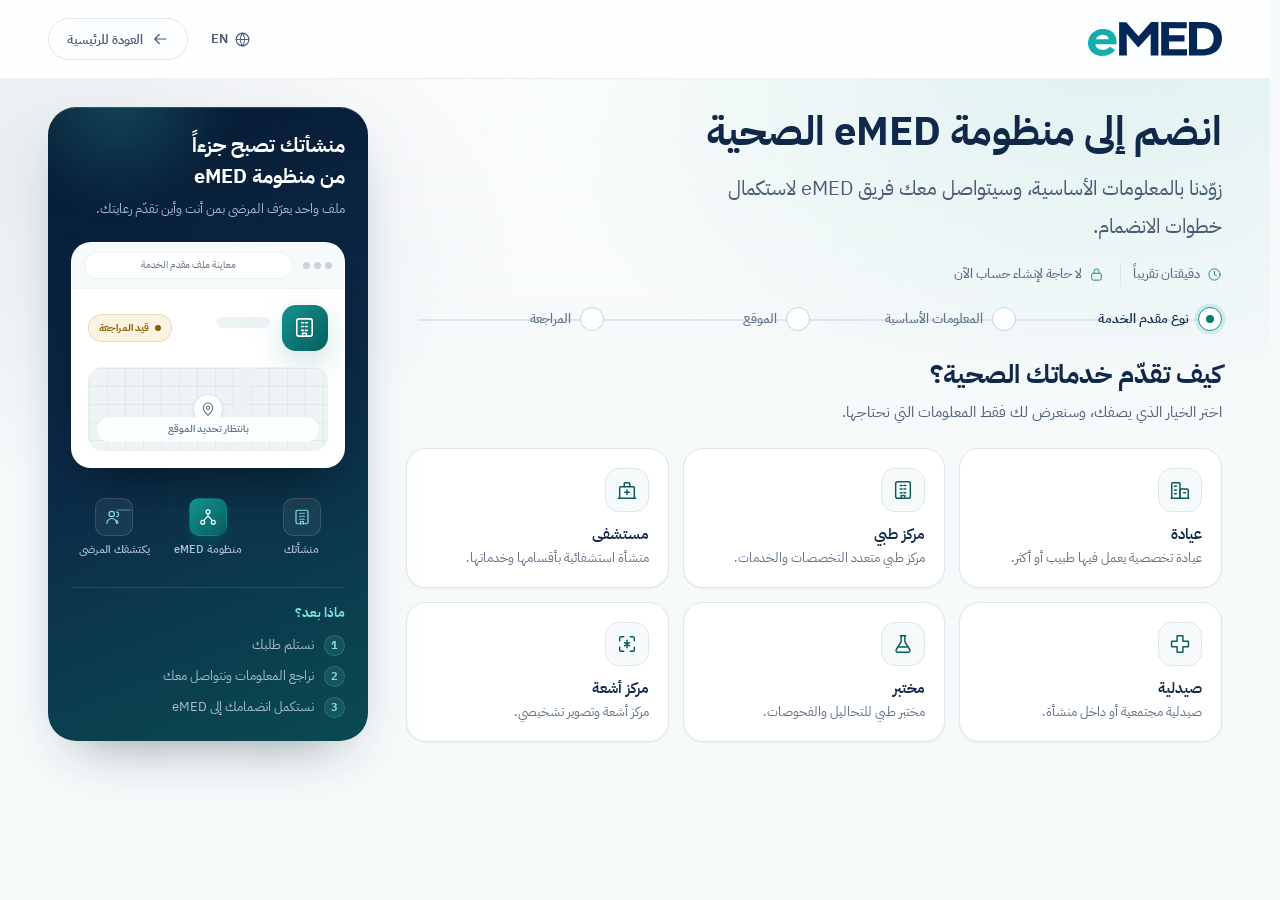
==== commit 01a30f26: "Join as a clinic or a medical centre, not as a doctor A doctor practises inside a clinic or a medica" ====
--- a/join.html
+++ b/join.html
@@ -195,7 +195,7 @@
         <!-- step 2 — details ------------------------------------------- -->
         <section class="jstep" data-step="2" aria-labelledby="s2Title" hidden>
           <header class="jstep__head">
-            <h2 class="jstep__title" id="s2Title" tabindex="-1" data-i18n="j.s2.doctor">أخبرنا عنك وعن عيادتك</h2>
+            <h2 class="jstep__title" id="s2Title" tabindex="-1" data-i18n="j.s2.clinic">أخبرنا عن عيادتك</h2>
             <p class="jstep__lead" id="s2Lead" data-i18n="j.s2.lead">لن نطلب أكثر مما نحتاجه لبدء انضمامك.</p>
           </header>
           <div class="jgroups" id="stepFields"></div>
--- a/assets/css/styles.css
+++ b/assets/css/styles.css
@@ -825,6 +825,124 @@
 .cat--feature:hover .icon-tile{background:var(--brand-300);border-color:var(--brand-300);color:var(--navy-900)}
 .cat--feature .cat__arrow{background:rgba(255,255,255,.14);color:#fff}
 .cat--feature:hover{border-color:transparent;box-shadow:var(--sh-xl)}
+
+/* The featured tile carries a living scene: a few doctors drifting on a slow
+   orbit inside the wider care ecosystem, with whichever one is nearest the
+   viewer promoted to the preview card. Desktop only — below 1024 the tile
+   collapses to a compact row and there is no room for it.                     */
+.cf{display:none}
+
+@media (min-width:1025px){
+  .cat--feature > .icon-tile,
+  .cat--feature .cat__body,
+  .cat--feature .cat__foot{position:relative;z-index:2}
+
+  .cf{
+    display:block;position:absolute;z-index:1;pointer-events:none;
+    inset-inline-end:clamp(14px,4%,40px);
+    top:clamp(10px,2.4%,26px);
+    width:clamp(320px,71%,420px);
+    height:clamp(240px,70%,340px);
+    opacity:0;transition:opacity 900ms var(--ease-out);
+  }
+  .cf.is-ready{opacity:.94}
+  .cat--feature:hover .cf.is-ready{opacity:1}
+
+  /* a soft pool of light the preview card sits in */
+  .cf::before{
+    content:"";position:absolute;left:50%;top:50%;width:68%;height:62%;
+    translate:-50% -50%;border-radius:50%;
+    background:radial-gradient(closest-side,rgba(18,147,143,.26),transparent 72%);
+  }
+
+  /* both orbits are ellipses, so the field reads as a plane seen at an angle */
+  .cf__rings{position:absolute;inset:0;width:100%;height:100%;overflow:visible}
+  .cf__rings ellipse{fill:none;vector-effect:non-scaling-stroke}
+  .cf__ring--eco{stroke:rgba(168,189,210,.20);stroke-width:1;stroke-dasharray:2 7}
+  .cf__ring--doc{stroke:rgba(127,224,220,.22);stroke-width:1}
+
+  /* JS drives translate / scale / opacity / z-index on these two sets */
+  .cf__doc,.cf__chip{
+    position:absolute;left:50%;top:50%;
+    width:var(--sz);height:var(--sz);
+    margin-left:calc(var(--sz) / -2);margin-top:calc(var(--sz) / -2);
+    display:grid;place-items:center;
+  }
+
+  /* the wider ecosystem — quiet supporting context, never the subject */
+  .cf__chip{
+    --sz:28px;border-radius:9px;
+    background:rgba(255,255,255,.06);
+    border:1px solid rgba(255,255,255,.13);
+    color:var(--text-on-dark-muted);
+  }
+  .cf__chip .icon{width:15px;height:15px;opacity:.9}
+
+  /* the doctors */
+  .cf__doc{--sz:46px}
+  .cf__doc::after{
+    content:"";position:absolute;inset:-7px;border-radius:20px;
+    border:1px solid rgba(127,224,220,.5);
+    opacity:0;scale:.88;
+    transition:opacity var(--dur-slow) var(--ease-out),scale var(--dur-slow) var(--ease-out);
+  }
+  .cf__doc.is-active::after{opacity:1;scale:1}
+
+  .cf__avatar{
+    display:grid;place-items:center;width:100%;height:100%;
+    border-radius:14px;
+    background:linear-gradient(150deg,rgba(127,224,220,.22),rgba(47,174,170,.10));
+    border:1px solid rgba(127,224,220,.26);
+    color:var(--brand-300);
+    font-size:.9375rem;font-weight:600;line-height:1;
+    box-shadow:0 8px 18px -10px rgba(0,0,0,.7);
+    transition:background var(--dur-slow) var(--ease-out),
+               border-color var(--dur-slow) var(--ease-out),
+               box-shadow var(--dur-slow) var(--ease-out),
+               color var(--dur-slow) var(--ease-out);
+  }
+  .cf__doc.is-active .cf__avatar{
+    background:linear-gradient(150deg,rgba(127,224,220,.34),rgba(47,174,170,.18));
+    border-color:rgba(127,224,220,.62);
+    color:#EAFBFA;
+    box-shadow:0 14px 28px -10px rgba(0,0,0,.75),0 0 0 5px rgba(127,224,220,.07);
+  }
+
+  /* the featured doctor, and the clinic they practise at */
+  .cf__card{
+    position:absolute;left:50%;top:50%;translate:-50% -50%;z-index:40;
+    width:clamp(170px,54%,228px);
+    display:grid;gap:9px;padding:12px 13px;
+    border-radius:16px;
+    background:linear-gradient(158deg,rgba(12,40,70,.94),rgba(7,27,51,.9));
+    border:1px solid rgba(127,224,220,.20);
+    box-shadow:0 20px 44px -14px rgba(2,10,20,.75),inset 0 1px 0 rgba(255,255,255,.07);
+    transition:opacity 220ms var(--ease),translate 220ms var(--ease);
+  }
+  .cf__card.is-swapping{opacity:0;translate:-50% calc(-50% + 6px)}
+  .cf__id{display:grid;grid-template-columns:36px minmax(0,1fr);gap:9px;align-items:center}
+  .cf__id .cf__avatar{width:36px;height:36px;border-radius:12px}
+  .cf__meta{display:grid;gap:2px;min-width:0}
+  .cf__name{
+    font-size:.8125rem;font-weight:600;color:#fff;
+    white-space:nowrap;overflow:hidden;text-overflow:ellipsis;
+  }
+  .cf__spec{
+    font-size:.6875rem;color:var(--text-on-dark-muted);
+    white-space:nowrap;overflow:hidden;text-overflow:ellipsis;
+  }
+  .cf__clinic{
+    display:flex;align-items:center;gap:5px;min-width:0;
+    padding-top:8px;border-top:1px solid rgba(255,255,255,.09);
+    font-size:.6875rem;color:var(--text-on-dark-muted);white-space:nowrap;
+  }
+  .cf__clinic .icon{width:13px;height:13px;color:var(--brand-300);flex:none}
+  .cf__clinic > span{overflow:hidden;text-overflow:ellipsis}
+  .cf__when{
+    margin-inline-start:auto;flex:none;
+    display:inline-flex;align-items:center;gap:3px;color:var(--brand-300);
+  }
+}
 
 /* wide tiles run horizontally instead of stacking */
 .cat--wide,.cat--cta{
@@ -1251,7 +1369,9 @@
 }
 .value-list strong{color:var(--text-primary);font-weight:600}
 .value-list .icon{width:18px;height:18px;color:var(--brand-600);margin-top:5px}
-.providers__cta{display:flex;flex-wrap:wrap;gap:var(--s-3);padding-top:var(--s-2)}
+/* a single primary action, with its supporting line stacked above it */
+.providers__cta{display:grid;justify-items:start;gap:var(--s-4);padding-top:var(--s-2)}
+.providers__cta-note{max-width:48ch;color:var(--text-secondary)}
 
 .join-steps{
   display:grid;grid-template-columns:repeat(3,minmax(0,1fr));
